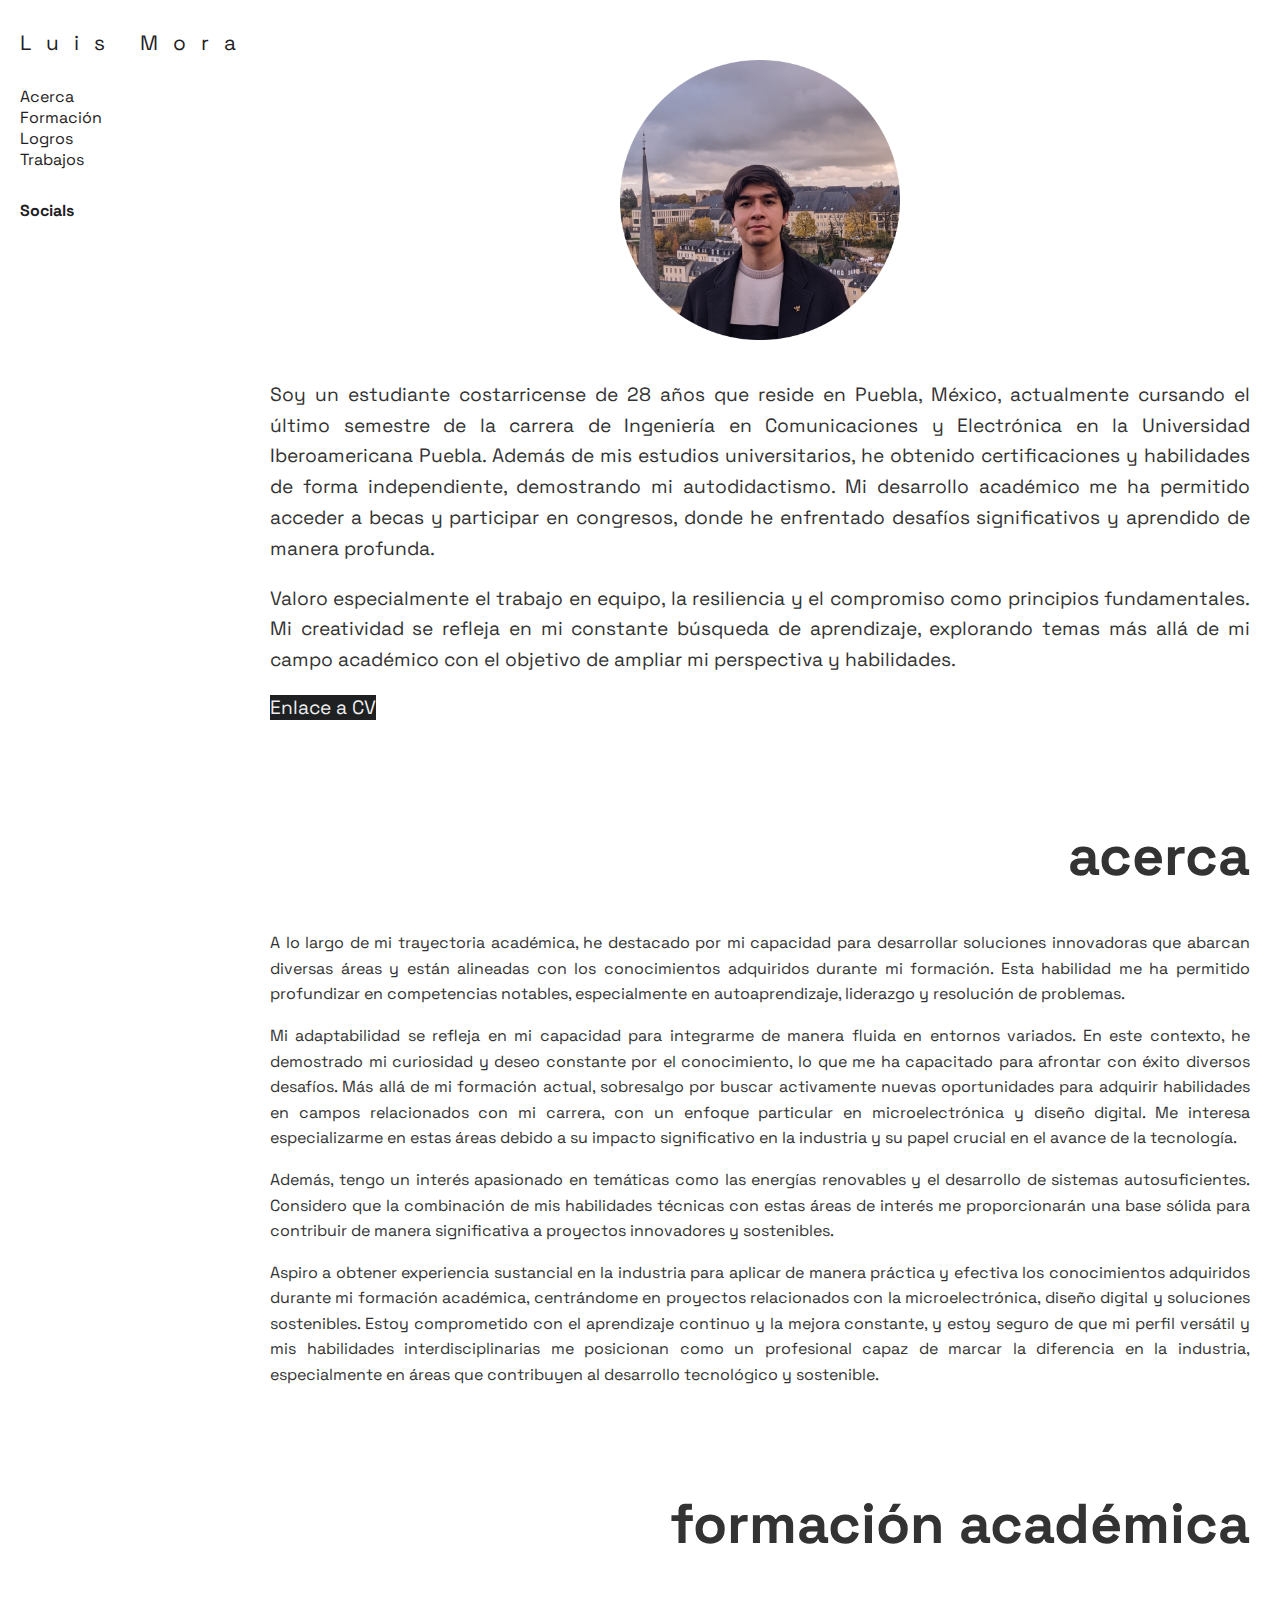
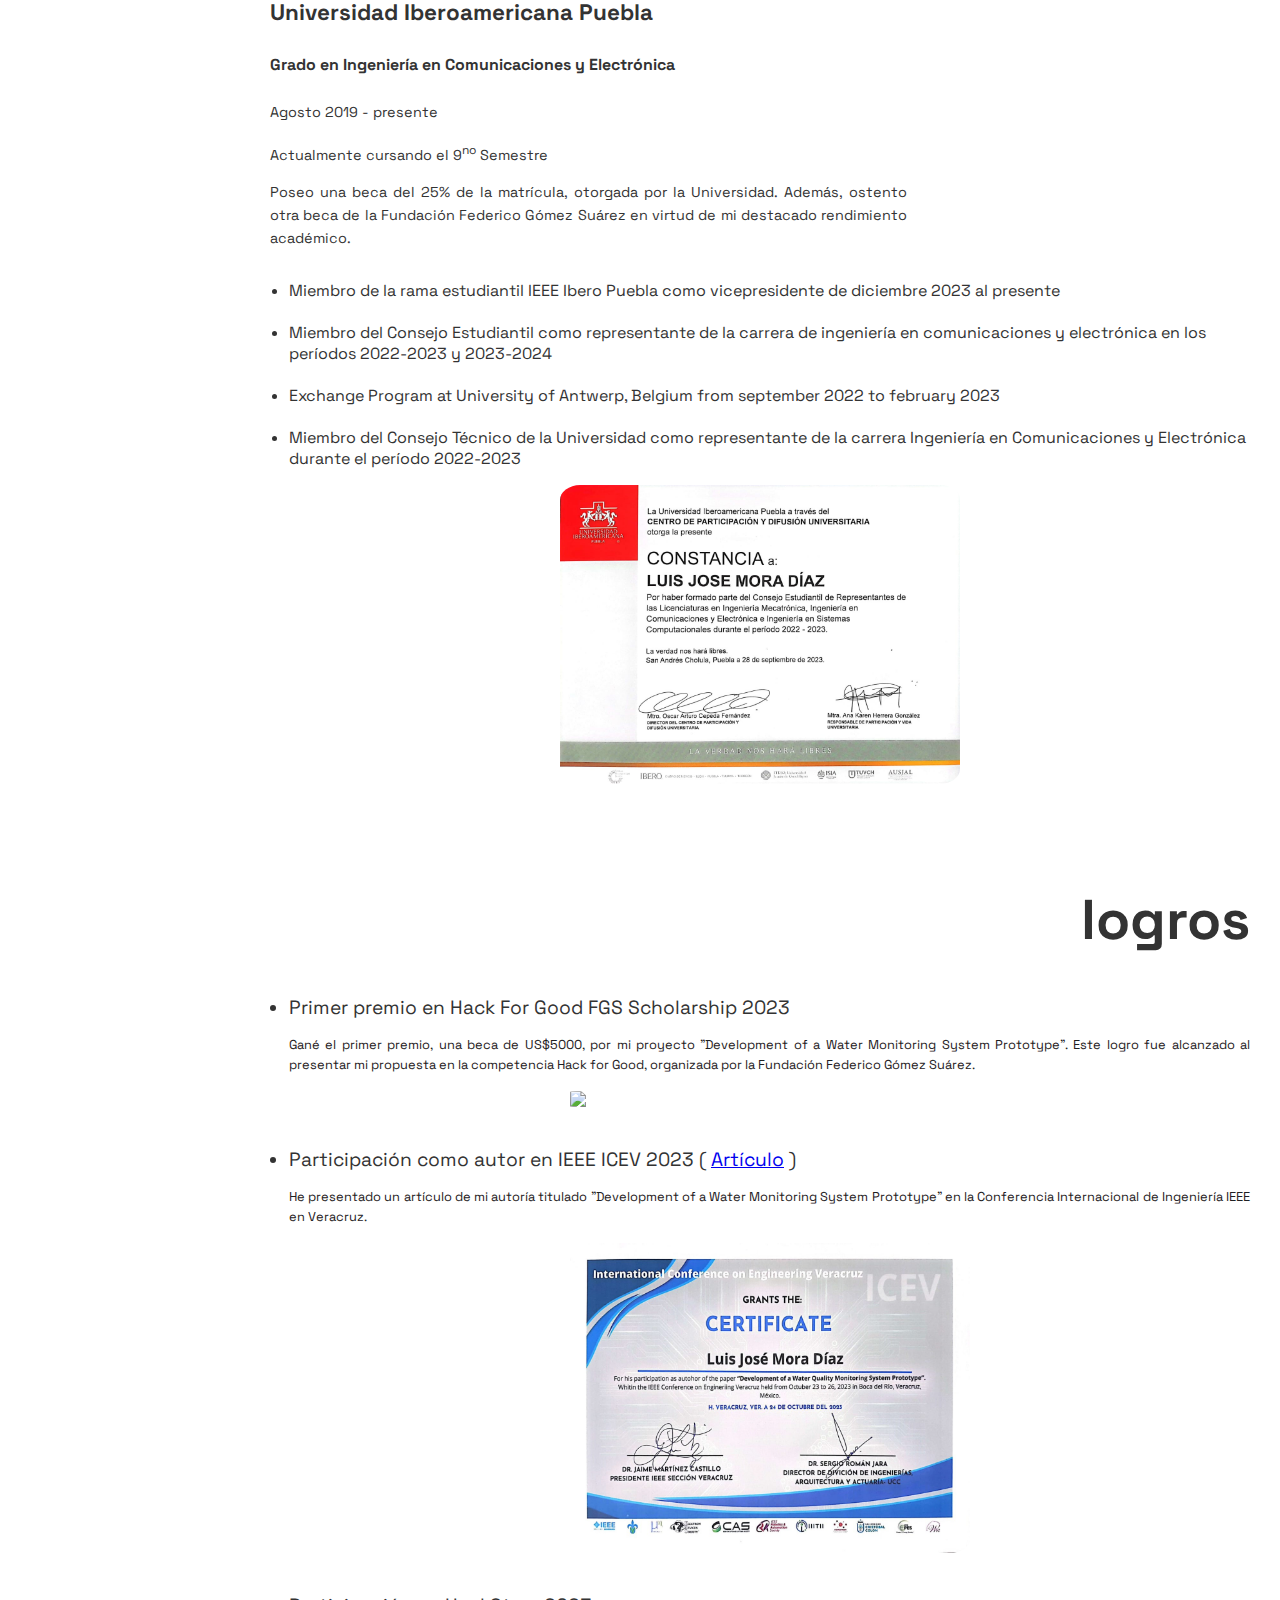
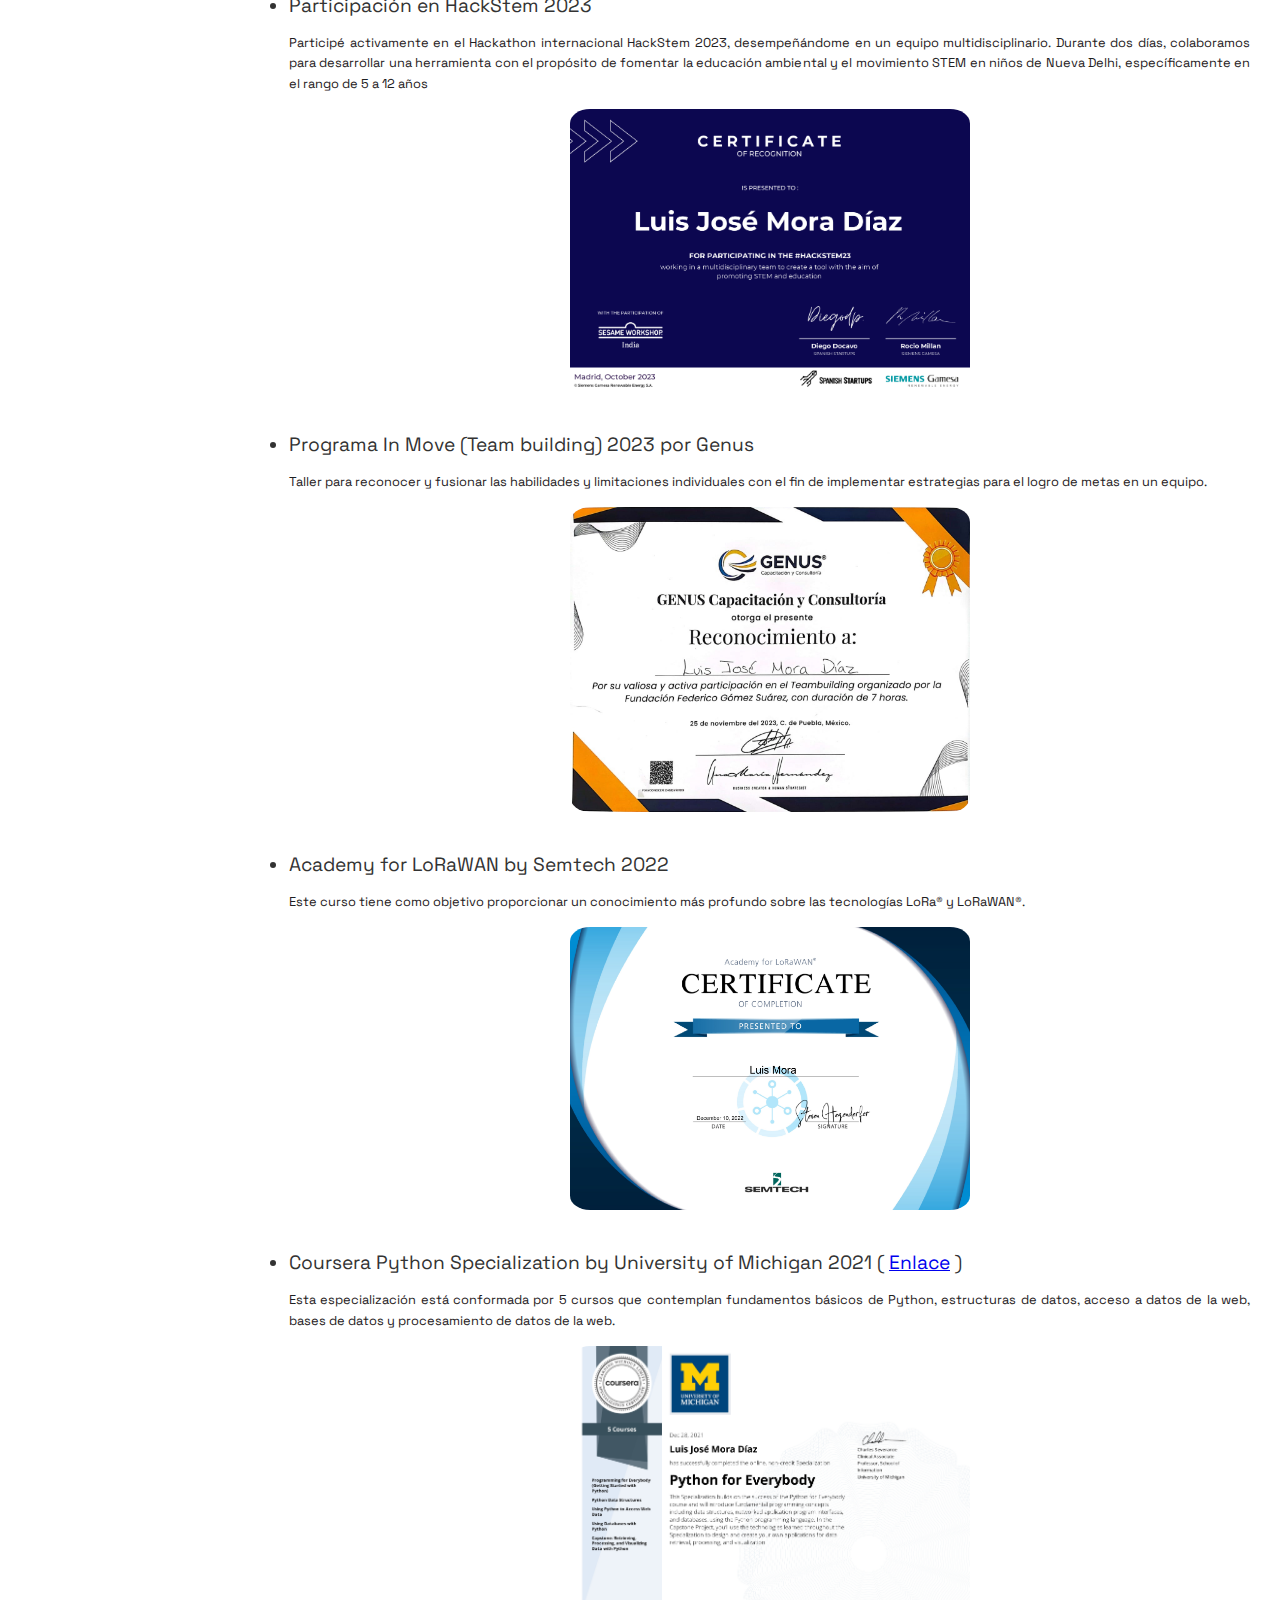
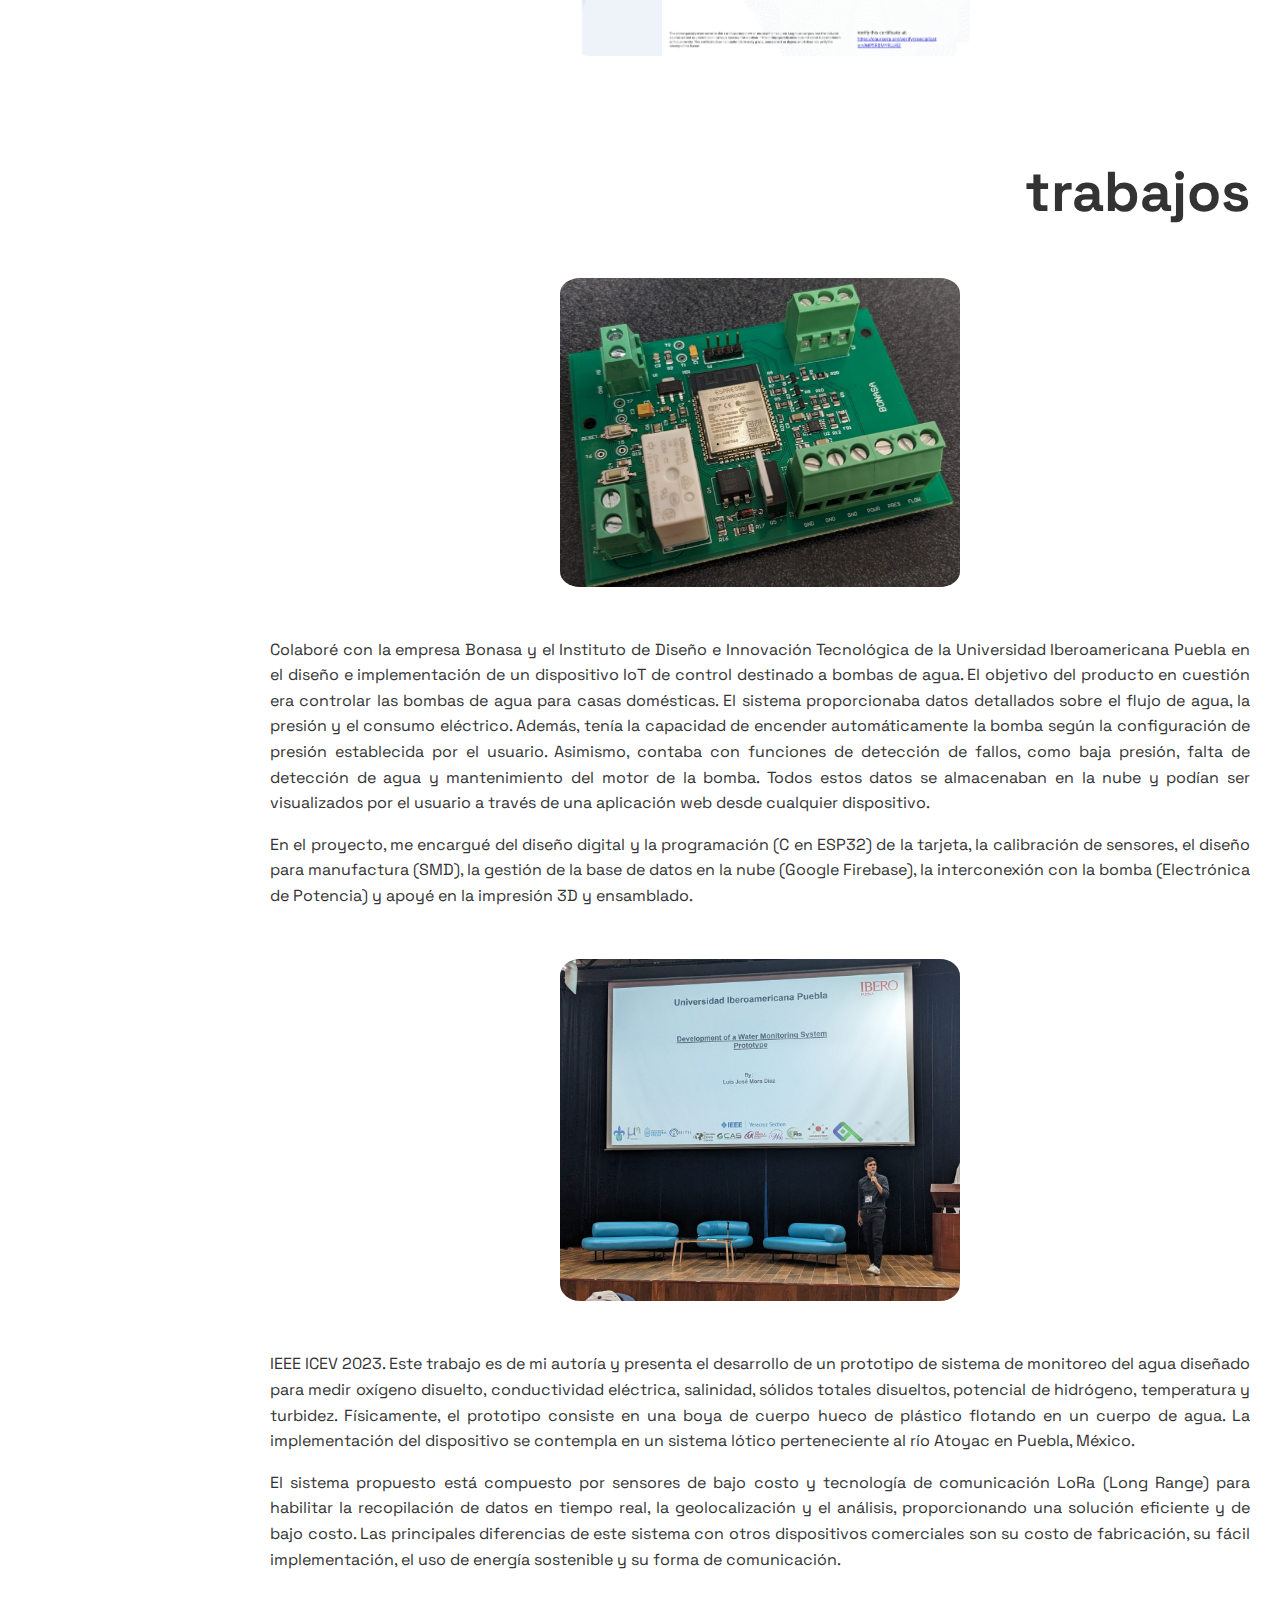
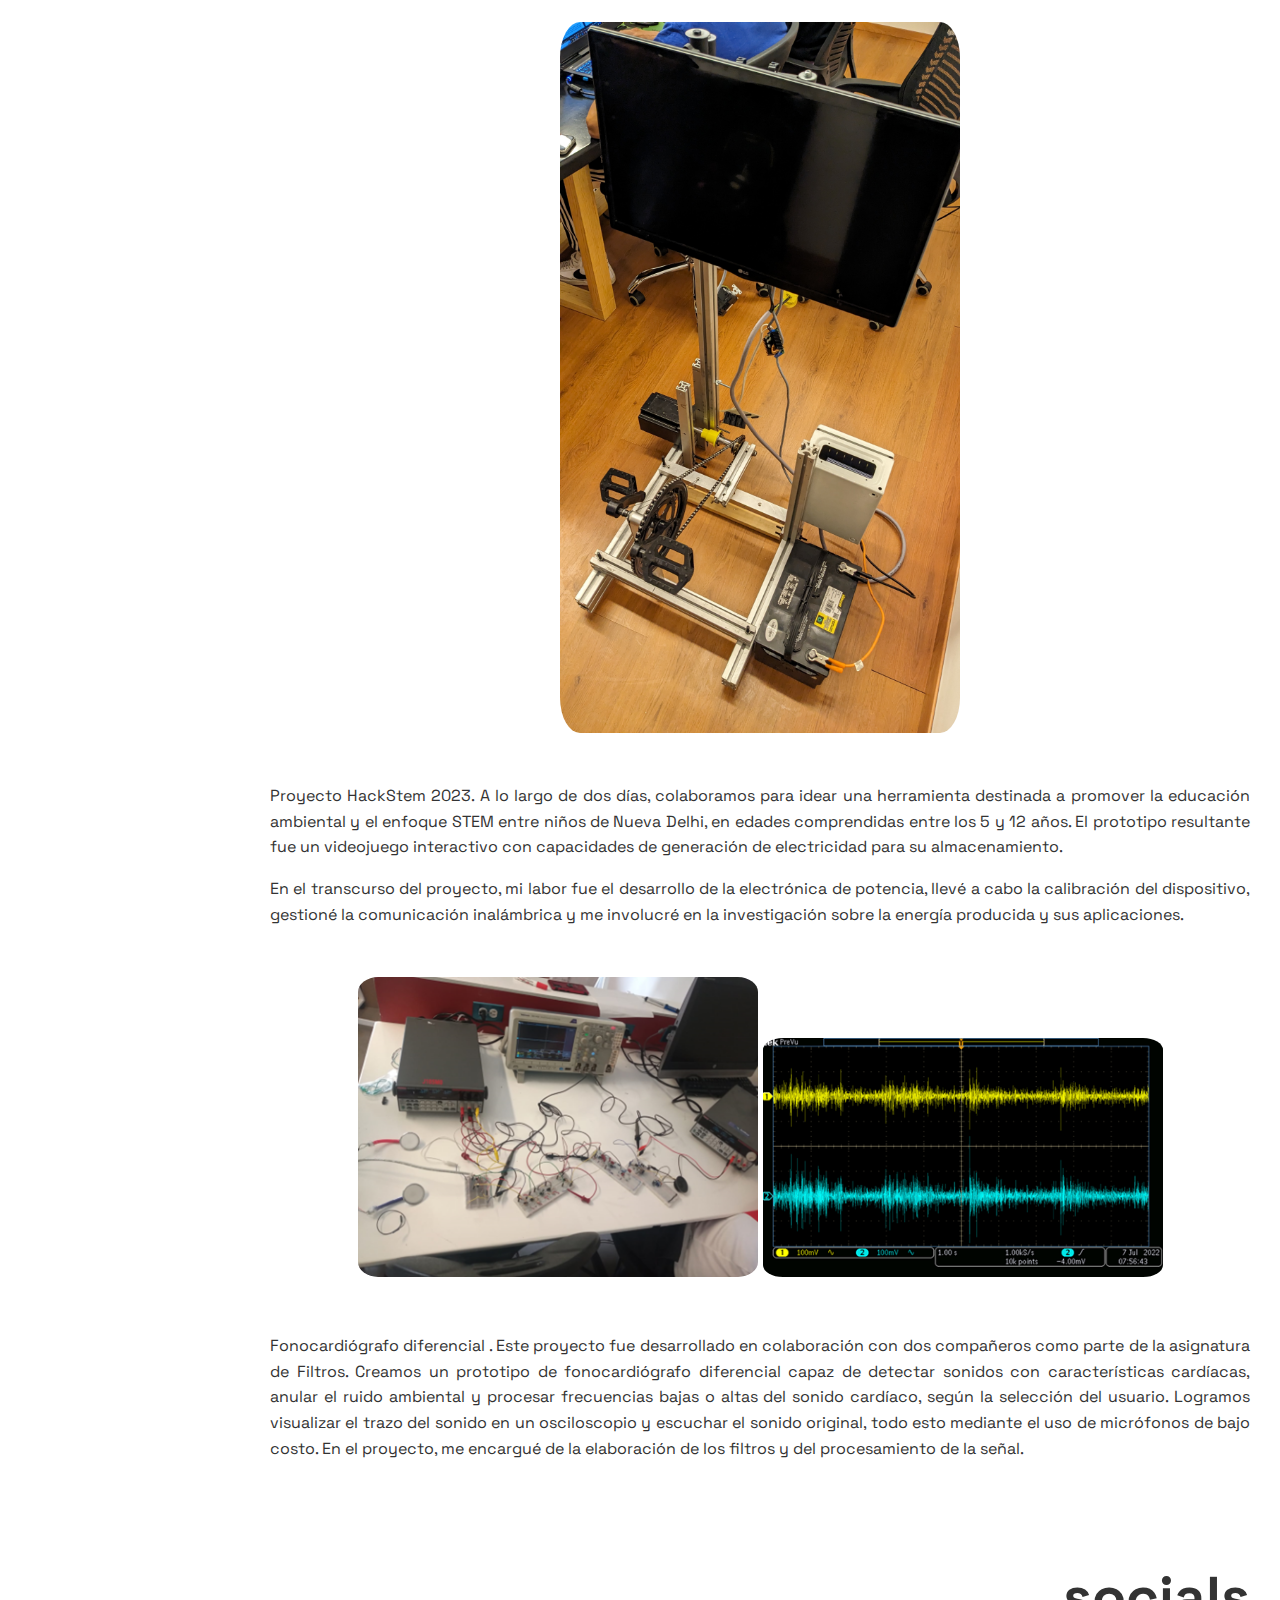
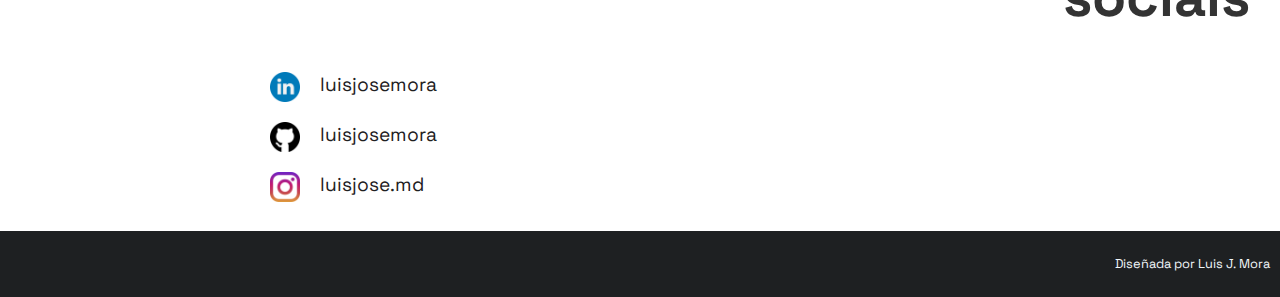
==== index.html @ 57c4d55e "Initial Commit" ====
<!DOCTYPE html>
<html lang="es">
    <head>
        <title>Luis Mora</title>
        <meta charset="UTF-8">
        <meta name="viewport" content="width=device-width, initial-scale=1">
        <link href="style.css" rel="stylesheet">
        <link rel="preconnect" href="https://fonts.googleapis.com">
        <link rel="preconnect" href="https://fonts.gstatic.com" crossorigin>
        <link href="https://fonts.googleapis.com/css2?family=Space+Grotesk:wght@300&display=swap" rel="stylesheet">
    </head>
    <body>
        <header class="vertical_menu">
            <a href="#" class="logo">Luis Mora</a>
            <div class="section">
                <a class="e1" href="#about">Acerca</a>
                <a class="e1" href="#education">Formación</a>
                <a class="e1" href="#achievements">Logros</a>
                <a class="e1" href="#works">Trabajos</a>
                <a class="e2"  href="#socials">Socials</a>
            </div>
        </header>
        <main class="main">
            <div class="home">
                <img src="home.png" class="home_img">              
                <p>
                    Soy un estudiante costarricense de 28 años que reside en Puebla, México, actualmente cursando el 
                    último semestre de la carrera de Ingeniería en Comunicaciones y Electrónica en la Universidad 
                    Iberoamericana Puebla. Además de mis estudios universitarios, he obtenido certificaciones y 
                    habilidades de forma independiente, demostrando mi autodidactismo. Mi desarrollo académico me ha 
                    permitido acceder a becas y participar en congresos, donde he enfrentado desafíos significativos 
                    y aprendido de manera profunda.
                </p>
                <p>
                    Valoro especialmente el trabajo en equipo, la resiliencia y el compromiso como principios 
                    fundamentales. Mi creatividad se refleja en mi constante búsqueda de aprendizaje, explorando 
                    temas más allá de mi campo académico con el objetivo de ampliar mi perspectiva y habilidades.
                </p>
                <a href="CV.pdf">Enlace a CV</a>
            </div>
            <div class="content_about">
                <h1 id="about">
                    acerca
                </h1>
                <p>
                    A lo largo de mi trayectoria académica, he destacado por mi capacidad para desarrollar soluciones 
                    innovadoras que abarcan diversas áreas y están alineadas con los conocimientos adquiridos durante 
                    mi formación. Esta habilidad me ha permitido profundizar en competencias notables, especialmente 
                    en autoaprendizaje, liderazgo y resolución de problemas.
                </p> 
                <p>
                    Mi adaptabilidad se refleja en mi capacidad para integrarme de manera fluida en entornos variados. 
                    En este contexto, he demostrado mi curiosidad y deseo constante por el conocimiento, lo que me 
                    ha capacitado para afrontar con éxito diversos desafíos. Más allá de mi formación actual, sobresalgo
                    por buscar activamente nuevas oportunidades para adquirir habilidades en campos relacionados con mi 
                    carrera, con un enfoque particular en microelectrónica y diseño digital. Me interesa especializarme 
                    en estas áreas debido a su impacto significativo en la industria y su papel crucial en el avance de 
                    la tecnología.
                </p>
                <p>
                    Además, tengo un interés apasionado en temáticas como las energías renovables y el desarrollo de 
                    sistemas autosuficientes. Considero que la combinación de mis habilidades técnicas con estas áreas 
                    de interés me proporcionarán una base sólida para contribuir de manera significativa a proyectos 
                    innovadores y sostenibles.
                </p>
                <p>
                    Aspiro a obtener experiencia sustancial en la industria para aplicar de manera práctica y efectiva 
                    los conocimientos adquiridos durante mi formación académica, centrándome en proyectos relacionados 
                    con la microelectrónica, diseño digital y soluciones sostenibles. Estoy comprometido con el 
                    aprendizaje continuo y la mejora constante, y estoy seguro de que mi perfil versátil y mis 
                    habilidades interdisciplinarias me posicionan como un profesional capaz de marcar la diferencia en 
                    la industria, especialmente en áreas que contribuyen al desarrollo tecnológico y sostenible.
                </p>                        
            </div>
            <div class="content_education">
                <h1 id="education">
                    formación académica
                </h1>
                <h3>
                    Universidad Iberoamericana Puebla
                </h3>
                <h5>
                    Grado en Ingeniería en Comunicaciones y Electrónica
                </h5>
                <div class="college_details">
                    <p>
                        Agosto 2019 - presente
                    </p>
                    <p>
                        Actualmente cursando el 9<sup>no</sup> Semestre
                    </p>
                    <p>
                        Poseo una beca del 25% de la matrícula, otorgada por la Universidad. Además, ostento
                        otra beca de la Fundación Federico Gómez Suárez en virtud de mi destacado rendimiento académico.
                    </p>
                </div>
                <ul class="other">
                    <li>Miembro de la rama estudiantil IEEE Ibero Puebla como vicepresidente de diciembre 2023 al presente</li><br>
                    <li>Miembro del Consejo Estudiantil como representante de la carrera de ingeniería en comunicaciones
                    y electrónica en los períodos 2022-2023 y 2023-2024</li><br>
                    <li>Exchange Program at University of Antwerp, Belgium from september 2022 to february 2023</li><br>
                    <li>Miembro del Consejo Técnico de la Universidad como representante de la carrera Ingeniería en
                        Comunicaciones y Electrónica durante el período 2022-2023</li>
                </ul>
                <img src="MES 2022-2023.jpeg">
            </div>
            <div class="content_achievements">
                <h1 id="achievements">
                    logros
                </h1>
                <ul>
                    <li>Primer premio en Hack For Good FGS Scholarship 2023</li>
                    <p>
                        Gané el primer premio, una beca de US$5000, por mi proyecto "Development 
                        of a Water Monitoring System Prototype". Este logro fue alcanzado al presentar mi propuesta en 
                        la competencia Hack for Good, organizada por la Fundación Federico Gómez Suárez.
                    </p>
                    <img src="FGSS Certificate.png">
                    <li>Participación como autor en IEEE ICEV 2023 ( <a href="https://ieeexplore.ieee.org/document/10329655">Artículo</a> )</li>
                    <p>
                        He presentado un artículo de mi autoría titulado "Development of a Water
                        Monitoring System Prototype" en la Conferencia Internacional de Ingeniería IEEE en 
                        Veracruz.
                    </p>                    
                    <img src="ICEV2023.jpeg">
                    <li>Participación en HackStem 2023</li>
                    <p>
                        Participé activamente en el Hackathon internacional HackStem 2023, desempeñándome en un
                        equipo multidisciplinario. Durante dos días, colaboramos para desarrollar una herramienta con el
                        propósito de fomentar la educación ambiental y el movimiento STEM en niños de Nueva Delhi,
                        específicamente en el rango de 5 a 12 años
                    </p>
                    <img src="HackSTEM_Certificate of recognition.png">
                    <li>Programa In Move (Team building) 2023 por Genus</li>
                    <p>
                        Taller para reconocer y fusionar las habilidades y limitaciones individuales con el fin 
                        de implementar estrategias para el logro de metas en un equipo.
                    </p>
                    <img src="Team Building Genus.jpeg">  

                    <li>Academy for LoRaWAN by Semtech 2022</li>
                    <p>
                        Este curso tiene como objetivo proporcionar un conocimiento más profundo sobre las tecnologías LoRa® y LoRaWAN®.
                    </p>
                    <img src="Academy_for_LoRaWAN_CompletionCert.jpg"> 
                    <li>Coursera Python Specialization by University of Michigan 2021 ( <a href="https://www.coursera.org/account/accomplishments/specialization/certificate/MP5RBMYRLU82">Enlace</a> )</li>                  
                    <p>
                        Esta especialización está conformada por 5 cursos que contemplan fundamentos básicos de Python, 
                        estructuras de datos, acceso a datos de la web, bases de datos y procesamiento de datos de la web.
                    </p>
                    <img src="Coursera MP5RBMYRLU82.jpg"> 
                </ul>
            </div>
            <div class="content_works">
                <h1 id="works">
                    trabajos
                </h1>
                <img src="BonasaIDIT.jpg"> 
                <p>
                    Colaboré con la empresa Bonasa y el Instituto de Diseño e Innovación Tecnológica de la Universidad 
                    Iberoamericana Puebla en el diseño e implementación de un dispositivo IoT de control destinado a bombas 
                    de agua. El objetivo del producto en cuestión era controlar las bombas de agua para casas domésticas. El 
                    sistema proporcionaba datos detallados sobre el flujo de agua, la presión y el consumo eléctrico. Además, 
                    tenía la capacidad de encender automáticamente la bomba según la configuración de presión establecida 
                    por el usuario. Asimismo, contaba con funciones de detección de fallos, como baja presión, falta de 
                    detección de agua y mantenimiento del motor de la bomba. Todos estos datos se almacenaban en la nube y 
                    podían ser visualizados por el usuario a través de una aplicación web desde cualquier dispositivo.
                </p>
                <p>
                    En el proyecto, me encargué del diseño digital y la programación (C en ESP32) de la tarjeta, 
                    la calibración de sensores, el diseño para manufactura (SMD), la gestión de la base de datos en la nube 
                    (Google Firebase), la interconexión con la bomba (Electrónica de Potencia) y apoyé en la impresión 3D y 
                    ensamblado.
                </p>
                <img src="icev20234.jpg">
                <p>
                    IEEE ICEV 2023. Este trabajo es de mi autoría y presenta el desarrollo de un prototipo de sistema de 
                    monitoreo del agua diseñado para medir oxígeno disuelto, conductividad eléctrica, salinidad, sólidos 
                    totales disueltos, potencial de hidrógeno, temperatura y turbidez. Físicamente, el prototipo consiste 
                    en una boya de cuerpo hueco de plástico flotando en un cuerpo de agua. La implementación del dispositivo 
                    se contempla en un sistema lótico perteneciente al río Atoyac en Puebla, México.
                </p>
                <p>                    
                    El sistema propuesto está compuesto por sensores de bajo costo y tecnología de comunicación LoRa 
                    (Long Range) para habilitar la recopilación de datos en tiempo real, la geolocalización y el análisis, 
                    proporcionando una solución eficiente y de bajo costo. Las principales diferencias de este sistema con 
                    otros dispositivos comerciales son su costo de fabricación, su fácil implementación, el uso de energía 
                    sostenible y su forma de comunicación.
                </p>
                <img src="hackstem1.jpg">
                <p>
                    Proyecto HackStem 2023. A lo largo de dos días, colaboramos para idear una herramienta destinada a promover la educación ambiental 
                    y el enfoque STEM entre niños de Nueva Delhi, en edades comprendidas entre los 5 y 12 años. El prototipo 
                    resultante fue un videojuego interactivo con capacidades de generación de electricidad para su almacenamiento.
                </p>
                <p>
                    En el transcurso del proyecto, mi labor fue el desarrollo de la electrónica de potencia, llevé a cabo la 
                    calibración del dispositivo, gestioné la comunicación inalámbrica y me involucré en la investigación sobre 
                    la energía producida y sus aplicaciones.
                </p>
                <div class="container">
                    <img src="fono1.png">
                    <img src="fono2.png">
                </div>
                <p>
                    Fonocardiógrafo diferencial . Este proyecto fue desarrollado en colaboración con dos compañeros como 
                    parte de la asignatura de Filtros. Creamos un prototipo de fonocardiógrafo diferencial capaz de detectar 
                    sonidos con características cardíacas, anular el ruido ambiental y procesar frecuencias bajas o altas 
                    del sonido cardíaco, según la selección del usuario. Logramos visualizar el trazo del sonido en un 
                    osciloscopio y escuchar el sonido original, todo esto mediante el uso de micrófonos de bajo costo. 
                    En el proyecto, me encargué de la elaboración de los filtros y del procesamiento de la señal.
                </p>
            </div>
            <div class="content_socials">
                <h1 id="socials">
                    socials
                </h1>
                <div class="linkedin">
                    <img src="linkedin.png"><a href="https://www.linkedin.com/in/luisjosemora/">luisjosemora</a>
                </div>
                <div class="github">
                    <img src="github.png"><a href="https://github.com/luisjosemora">luisjosemora</a>
                </div>
                <div class="instagram">
                    <img src="instagram.png"><a href="https://www.instagram.com/luisjose.md/">luisjose.md</a>
                </div>
                <div class="photos">
                </div>
            </div>
        </main>
        <footer class="footer">
            <p>Diseñada por Luis J. Mora</p>
        </footer>
    </body>
</html>
---- style.css ----
body
{
    font-family: 'Space Grotesk', Helvetica, Arial, sans-serif;
    color: #333;
    background: #fff;
    font-size: 1.2rem;
    margin: 0;
}

.vertical_menu
{
    width: auto;
    background: #fff;
    position: fixed;
    left: 0;
    bottom: 0;
    top: 0;
}
.vertical_menu .logo
{
    display: block;
    color: #1E2022;
    text-decoration: none;
    font-size: 1.3rem;
    letter-spacing: 15px;
    padding: 30px 0px 30px 20px;
}

.vertical_menu .e1
{
    display: block;
    color: #1E2022;
    font-size: 1rem;
    text-decoration: none;
    transition: all 0.4s linear;
    padding: 0px 0px 0px 20px;
}

.vertical_menu .e2
{
    display: block;
    color: #1E2022;
    text-decoration: none;
    font-weight: bold;
    font-size: 1rem;
    transition: all 0.4s linear;
    margin: 30px 0px 0px 0px;
    padding: 0px 0px 0px 20px; 
}
.section a:hover
{
    background: #9BA4B5;
}
.home_img
{
    display: block;
    margin: 40px auto 40px auto;
    width: 280px;
}
.home a
{
    text-decoration: none;
    background: #1E2022;
    color: #eee;
    transition: all 0.4s linear;
}
.home a:hover
{
    background: #9BA4B5;
    color: #1E2022;
}
h1
{
    font-size: 3.5rem;
    line-height: 1.3em;
    text-align: right;
    margin-top: 100px;
}
p
{
    line-height: 1.6em;
    text-align: justify;
}
.main
{
    padding: 20px 30px 0px 270px;
}
.content_about p
{
    font-size: 1rem;
}
.college_details p
{
    font-size: 0.9rem;
    width: 65%;
}
.content_education .other
{
    margin-top: 30px;
    font-size: 1rem;
    padding-left: 19px;
}
.content_education img
{
    display: block;
    width: 400px;
    border-radius: 5%;
    margin: 0 auto;
}
.content_achievements ul
{
    padding-left: 19px;
}
.content_achievements p
{
    font-size: 0.8rem;
    margin: 15px 0 0 0;
    text-decoration: none;
    color: #1E2022;
}
.content_achievements img
{
    display: block;
    width: 400px;
    border-radius: 5%;
    margin: 15px auto 40px auto;
}
.content_works img
{
    display: block;
    width: 400px;
    border-radius: 5%;
    margin: 50px auto;
}
.content_works .container
{
    text-align: center;
    margin: 50px auto;
 
}
.content_works .container img
{
    display: inline;
    margin: 0;
}
.content_works p
{
    font-size: 1rem;
}
.content_socials .linkedin
{
    display: flex;
}
.content_socials .github
{
    display: flex;
}
.content_socials .instagram
{
    display: flex;
}
.content_socials img
{
    width: 30px;
    margin: 0px 20px 20px 0px;
}
.content_socials a
{
    text-decoration: none;
    color: #1E2022;
}
.footer
{
    background: #1E2022;
    color: #F1F6F9;
    padding: 10px 10px 10px 300px;
    margin-top: 0.6rem;
}
.footer p
{
    font-size: 0.8rem;
    text-align: right;
}

@media only screen and (max-width: 767px) 
{
    body
    {
        font-family: 'Space Grotesk', Helvetica, Arial, sans-serif;
        color: #333;
        background: #fff;
        margin: 0;
    }
    .vertical_menu
    {
        width: 100%;
        height: fit-content;
        background: #fff;
        position: fixed;
        left: 0;
        right: 0;
        top: 0;
    }
    .vertical_menu .logo
    {
        color: #1E2022;
        text-decoration: none;
        font-size: 1rem;
        padding: 20px 0px 10px 10px;
        letter-spacing: 10px;
    }
    .section
    {
        padding: 0px 0px 15px 10px;
    }
    .vertical_menu .e1
    {
        display: inline;
        color: #1E2022;
        font-size: 0.8rem;
        text-decoration: none;
        transition: all 0.4s linear;
        padding: 0;
        margin-right: 4px;
    }
    .vertical_menu .e2
    {
        display: inline;
        color: #1E2022;
        text-decoration: none;
        font-weight: bold;
        font-size: 0.8rem;
        padding: 0;
    }
    .section a:hover
    {
        background: #9BA4B5;
    }
    h1
    {
        font-size: 1.5rem;
    }
    .main
    {
        padding: 80px 15px 0px 10px;
        font-size: 1rem;
    }
    .footer
    {
        background: #212A3E;
        color: #F1F6F9;
        padding: 20px 0px 20px 0px;
        text-align: center;
        margin-top: 0.6rem;
        font-size: 1rem;
    }
}
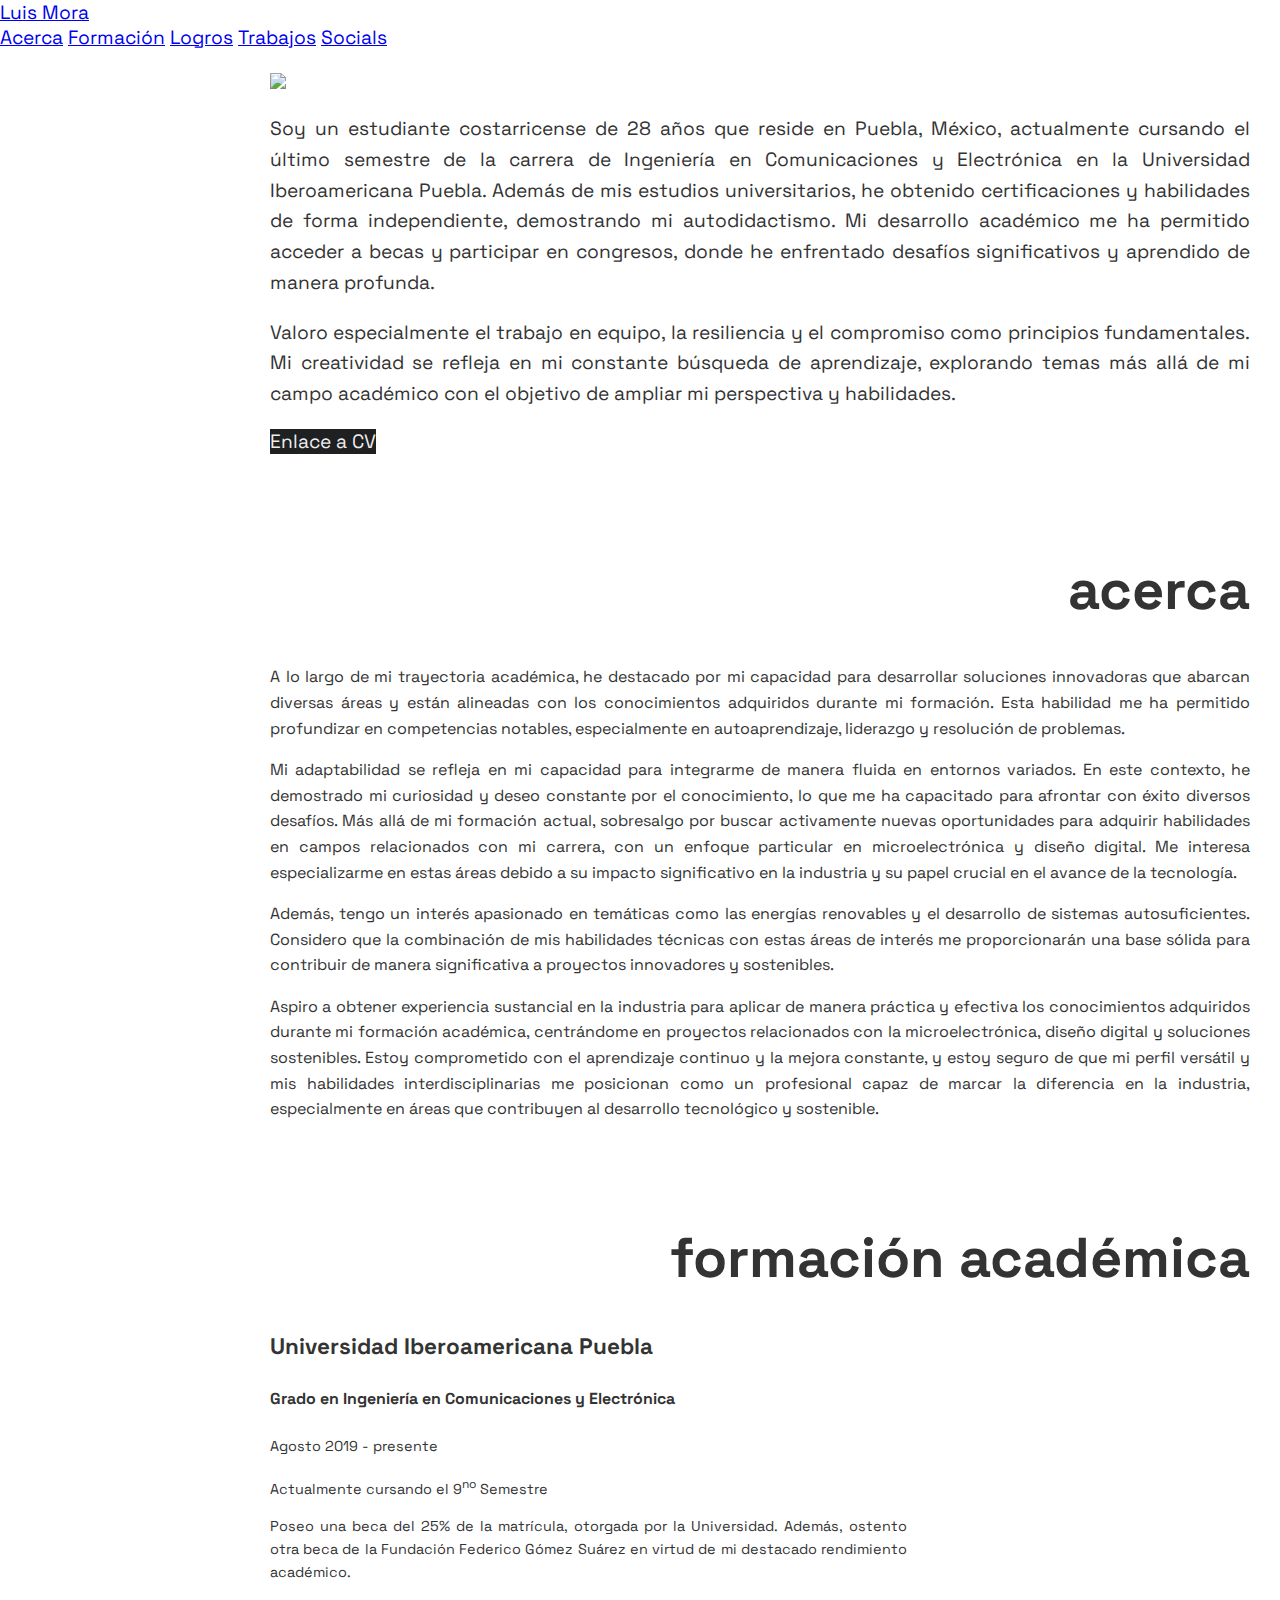
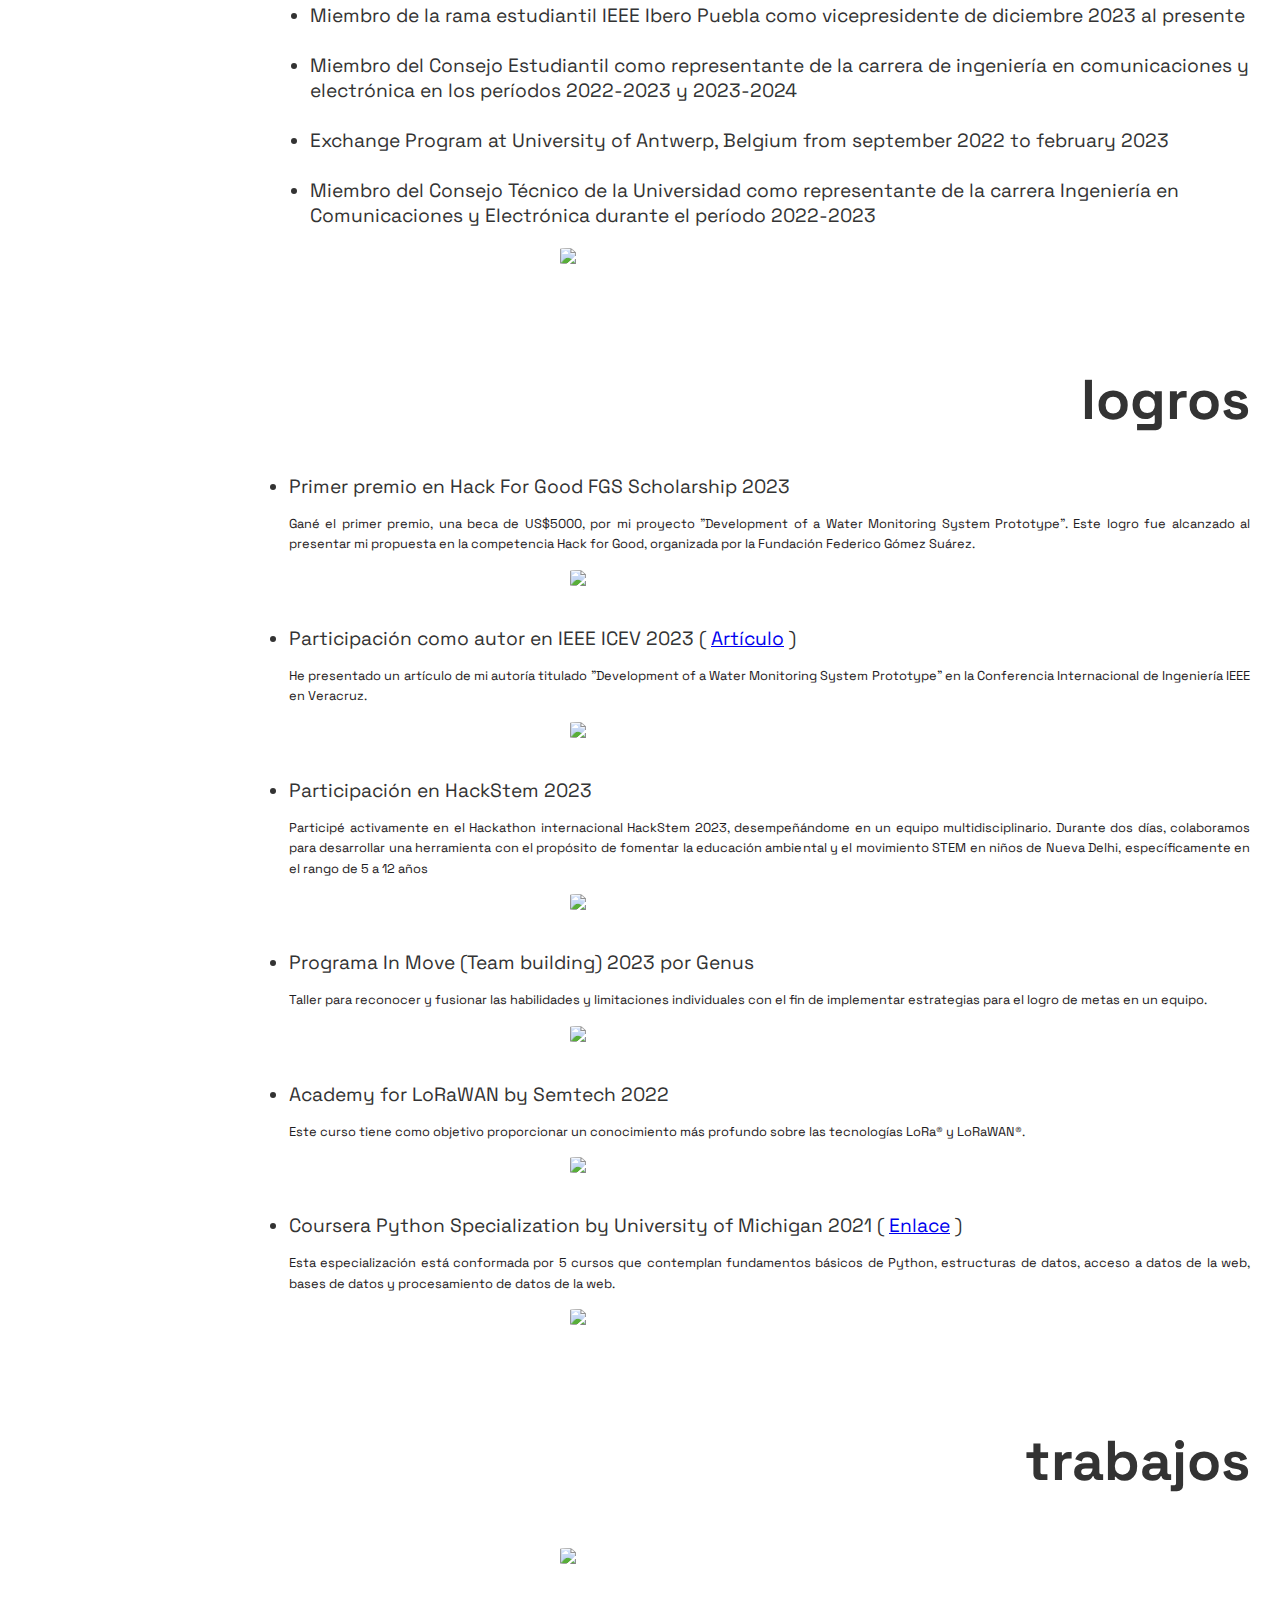
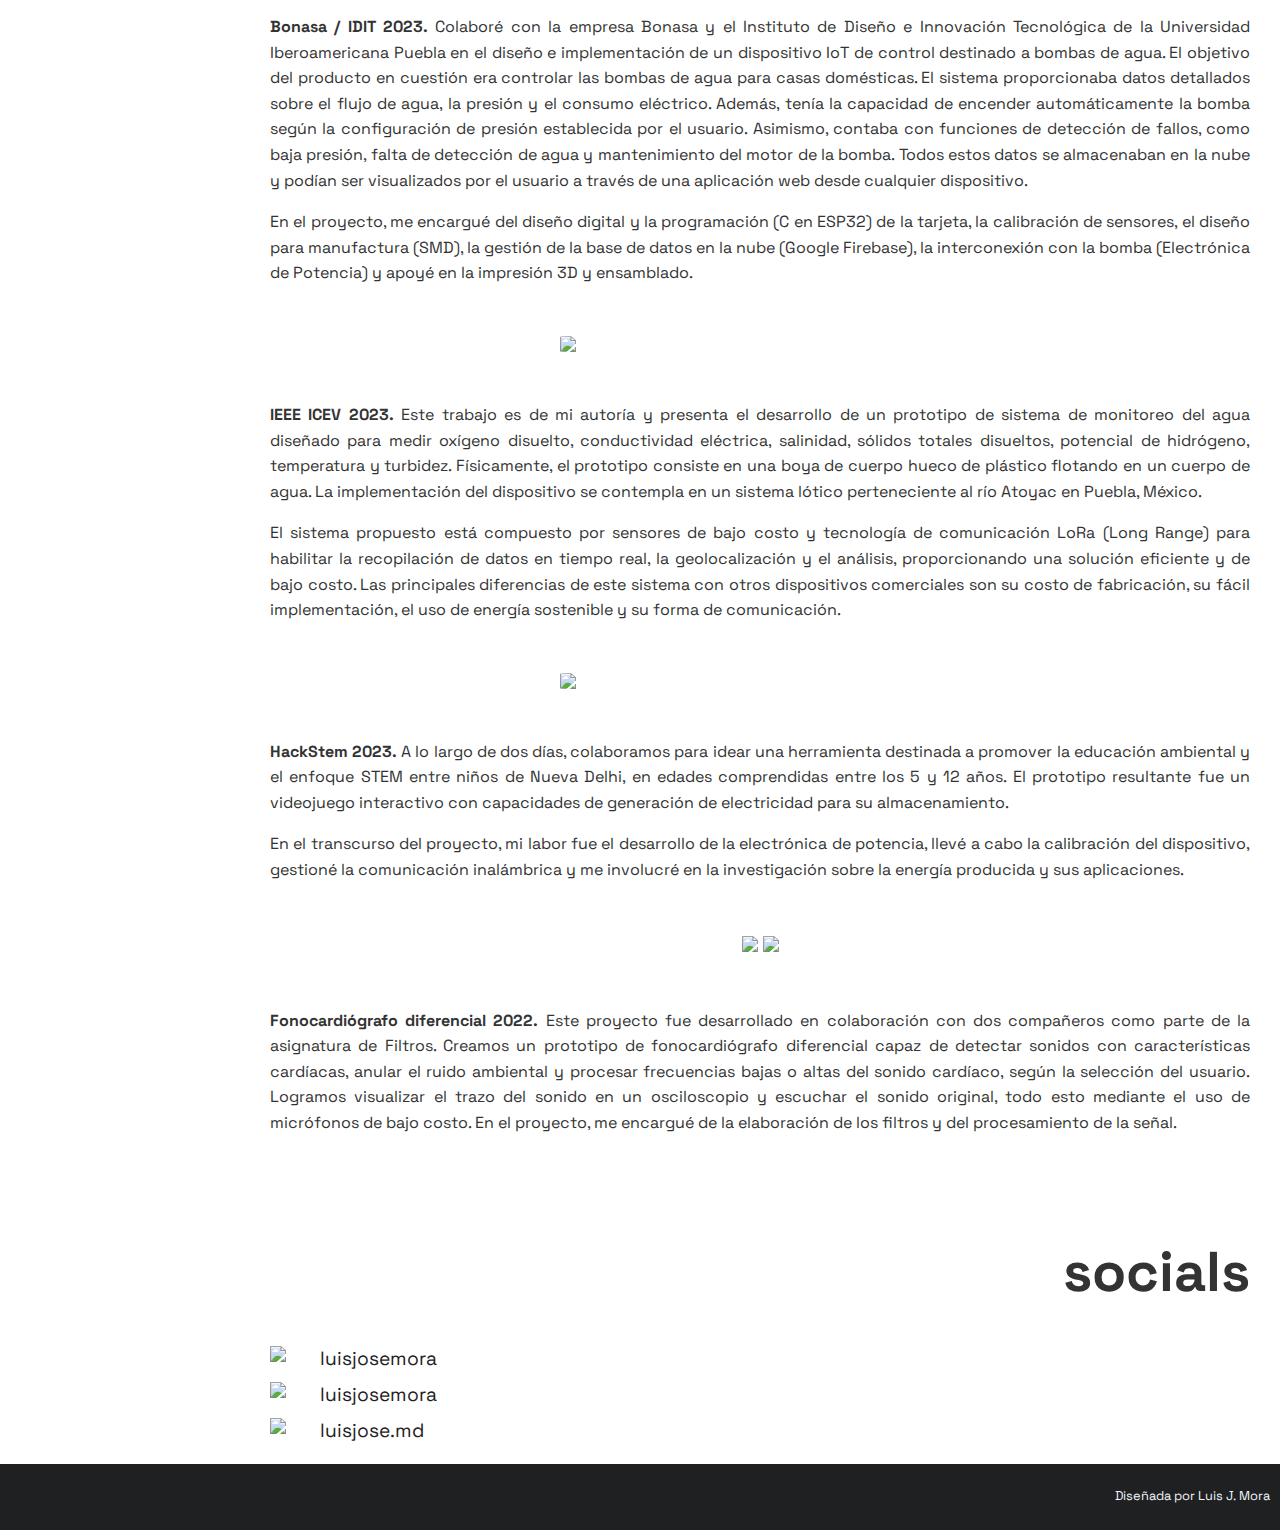
==== commit 2d5e5b1a: "Update index.html" ====
--- a/index.html
+++ b/index.html
@@ -2,6 +2,7 @@
 <html lang="es">
     <head>
         <title>Luis Mora</title>
+        <link rel="icon" type="image/x-icon" href="/images/favicon.jpg">
         <meta charset="UTF-8">
         <meta name="viewport" content="width=device-width, initial-scale=1">
         <link href="style.css" rel="stylesheet">
@@ -10,7 +11,7 @@
         <link href="https://fonts.googleapis.com/css2?family=Space+Grotesk:wght@300&display=swap" rel="stylesheet">
     </head>
     <body>
-        <header class="vertical_menu">
+        <header class="menu">
             <a href="#" class="logo">Luis Mora</a>
             <div class="section">
                 <a class="e1" href="#about">Acerca</a>
@@ -22,7 +23,7 @@
         </header>
         <main class="main">
             <div class="home">
-                <img src="home.png" class="home_img">              
+                <img src="images/home.png">              
                 <p>
                     Soy un estudiante costarricense de 28 años que reside en Puebla, México, actualmente cursando el 
                     último semestre de la carrera de Ingeniería en Comunicaciones y Electrónica en la Universidad 
@@ -36,7 +37,7 @@
                     fundamentales. Mi creatividad se refleja en mi constante búsqueda de aprendizaje, explorando 
                     temas más allá de mi campo académico con el objetivo de ampliar mi perspectiva y habilidades.
                 </p>
-                <a href="CV.pdf">Enlace a CV</a>
+                <a href="docs/CV.pdf">Enlace a CV</a>
             </div>
             <div class="content_about">
                 <h1 id="about">
@@ -94,7 +95,7 @@
                         otra beca de la Fundación Federico Gómez Suárez en virtud de mi destacado rendimiento académico.
                     </p>
                 </div>
-                <ul class="other">
+                <ul class="extra">
                     <li>Miembro de la rama estudiantil IEEE Ibero Puebla como vicepresidente de diciembre 2023 al presente</li><br>
                     <li>Miembro del Consejo Estudiantil como representante de la carrera de ingeniería en comunicaciones
                     y electrónica en los períodos 2022-2023 y 2023-2024</li><br>
@@ -102,7 +103,7 @@
                     <li>Miembro del Consejo Técnico de la Universidad como representante de la carrera Ingeniería en
                         Comunicaciones y Electrónica durante el período 2022-2023</li>
                 </ul>
-                <img src="MES 2022-2023.jpeg">
+                <img src="images/MES 2022-2023.jpeg">
             </div>
             <div class="content_achievements">
                 <h1 id="achievements">
@@ -115,14 +116,14 @@
                         of a Water Monitoring System Prototype". Este logro fue alcanzado al presentar mi propuesta en 
                         la competencia Hack for Good, organizada por la Fundación Federico Gómez Suárez.
                     </p>
-                    <img src="FGSS Certificate.png">
+                    <img src="images/FGSS Certificate.png">
                     <li>Participación como autor en IEEE ICEV 2023 ( <a href="https://ieeexplore.ieee.org/document/10329655">Artículo</a> )</li>
                     <p>
                         He presentado un artículo de mi autoría titulado "Development of a Water
                         Monitoring System Prototype" en la Conferencia Internacional de Ingeniería IEEE en 
                         Veracruz.
                     </p>                    
-                    <img src="ICEV2023.jpeg">
+                    <img src="images/ICEV2023.jpeg">
                     <li>Participación en HackStem 2023</li>
                     <p>
                         Participé activamente en el Hackathon internacional HackStem 2023, desempeñándome en un
@@ -130,34 +131,34 @@
                         propósito de fomentar la educación ambiental y el movimiento STEM en niños de Nueva Delhi,
                         específicamente en el rango de 5 a 12 años
                     </p>
-                    <img src="HackSTEM_Certificate of recognition.png">
+                    <img src="images/HackSTEM_Certificate of recognition.png">
                     <li>Programa In Move (Team building) 2023 por Genus</li>
                     <p>
                         Taller para reconocer y fusionar las habilidades y limitaciones individuales con el fin 
                         de implementar estrategias para el logro de metas en un equipo.
                     </p>
-                    <img src="Team Building Genus.jpeg">  
+                    <img src="images/Team Building Genus.jpeg">  
 
                     <li>Academy for LoRaWAN by Semtech 2022</li>
                     <p>
                         Este curso tiene como objetivo proporcionar un conocimiento más profundo sobre las tecnologías LoRa® y LoRaWAN®.
                     </p>
-                    <img src="Academy_for_LoRaWAN_CompletionCert.jpg"> 
+                    <img src="images/Academy_for_LoRaWAN_CompletionCert.jpg"> 
                     <li>Coursera Python Specialization by University of Michigan 2021 ( <a href="https://www.coursera.org/account/accomplishments/specialization/certificate/MP5RBMYRLU82">Enlace</a> )</li>                  
                     <p>
                         Esta especialización está conformada por 5 cursos que contemplan fundamentos básicos de Python, 
                         estructuras de datos, acceso a datos de la web, bases de datos y procesamiento de datos de la web.
                     </p>
-                    <img src="Coursera MP5RBMYRLU82.jpg"> 
+                    <img src="images/Coursera MP5RBMYRLU82.jpg"> 
                 </ul>
             </div>
             <div class="content_works">
                 <h1 id="works">
                     trabajos
                 </h1>
-                <img src="BonasaIDIT.jpg"> 
-                <p>
-                    Colaboré con la empresa Bonasa y el Instituto de Diseño e Innovación Tecnológica de la Universidad 
+                <img src="images/BonasaIDIT.jpg"> 
+                <p>
+                    <b>Bonasa / IDIT 2023.</b> Colaboré con la empresa Bonasa y el Instituto de Diseño e Innovación Tecnológica de la Universidad 
                     Iberoamericana Puebla en el diseño e implementación de un dispositivo IoT de control destinado a bombas 
                     de agua. El objetivo del producto en cuestión era controlar las bombas de agua para casas domésticas. El 
                     sistema proporcionaba datos detallados sobre el flujo de agua, la presión y el consumo eléctrico. Además, 
@@ -172,9 +173,9 @@
                     (Google Firebase), la interconexión con la bomba (Electrónica de Potencia) y apoyé en la impresión 3D y 
                     ensamblado.
                 </p>
-                <img src="icev20234.jpg">
-                <p>
-                    IEEE ICEV 2023. Este trabajo es de mi autoría y presenta el desarrollo de un prototipo de sistema de 
+                <img src="images/icev20234.jpg">
+                <p>
+                    <b>IEEE ICEV 2023.</b> Este trabajo es de mi autoría y presenta el desarrollo de un prototipo de sistema de 
                     monitoreo del agua diseñado para medir oxígeno disuelto, conductividad eléctrica, salinidad, sólidos 
                     totales disueltos, potencial de hidrógeno, temperatura y turbidez. Físicamente, el prototipo consiste 
                     en una boya de cuerpo hueco de plástico flotando en un cuerpo de agua. La implementación del dispositivo 
@@ -187,9 +188,9 @@
                     otros dispositivos comerciales son su costo de fabricación, su fácil implementación, el uso de energía 
                     sostenible y su forma de comunicación.
                 </p>
-                <img src="hackstem1.jpg">
-                <p>
-                    Proyecto HackStem 2023. A lo largo de dos días, colaboramos para idear una herramienta destinada a promover la educación ambiental 
+                <img src="images/hackstem1.jpg">
+                <p>
+                    <b>HackStem 2023.</b> A lo largo de dos días, colaboramos para idear una herramienta destinada a promover la educación ambiental 
                     y el enfoque STEM entre niños de Nueva Delhi, en edades comprendidas entre los 5 y 12 años. El prototipo 
                     resultante fue un videojuego interactivo con capacidades de generación de electricidad para su almacenamiento.
                 </p>
@@ -199,11 +200,11 @@
                     la energía producida y sus aplicaciones.
                 </p>
                 <div class="container">
-                    <img src="fono1.png">
-                    <img src="fono2.png">
-                </div>
-                <p>
-                    Fonocardiógrafo diferencial . Este proyecto fue desarrollado en colaboración con dos compañeros como 
+                    <img src="images/fono1.png">
+                    <img src="images/fono2.png">
+                </div>
+                <p>
+                    <b>Fonocardiógrafo diferencial 2022.</b> Este proyecto fue desarrollado en colaboración con dos compañeros como 
                     parte de la asignatura de Filtros. Creamos un prototipo de fonocardiógrafo diferencial capaz de detectar 
                     sonidos con características cardíacas, anular el ruido ambiental y procesar frecuencias bajas o altas 
                     del sonido cardíaco, según la selección del usuario. Logramos visualizar el trazo del sonido en un 
@@ -216,13 +217,13 @@
                     socials
                 </h1>
                 <div class="linkedin">
-                    <img src="linkedin.png"><a href="https://www.linkedin.com/in/luisjosemora/">luisjosemora</a>
+                    <img src="images/linkedin.png"><a href="https://www.linkedin.com/in/luisjosemora/">luisjosemora</a>
                 </div>
                 <div class="github">
-                    <img src="github.png"><a href="https://github.com/luisjosemora">luisjosemora</a>
+                    <img src="images/github.png"><a href="https://github.com/luisjosemora">luisjosemora</a>
                 </div>
                 <div class="instagram">
-                    <img src="instagram.png"><a href="https://www.instagram.com/luisjose.md/">luisjose.md</a>
+                    <img src="images/instagram.png"><a href="https://www.instagram.com/luisjose.md/">luisjose.md</a>
                 </div>
                 <div class="photos">
                 </div>
@@ -232,4 +233,4 @@
             <p>Diseñada por Luis J. Mora</p>
         </footer>
     </body>
-</html>+</html>
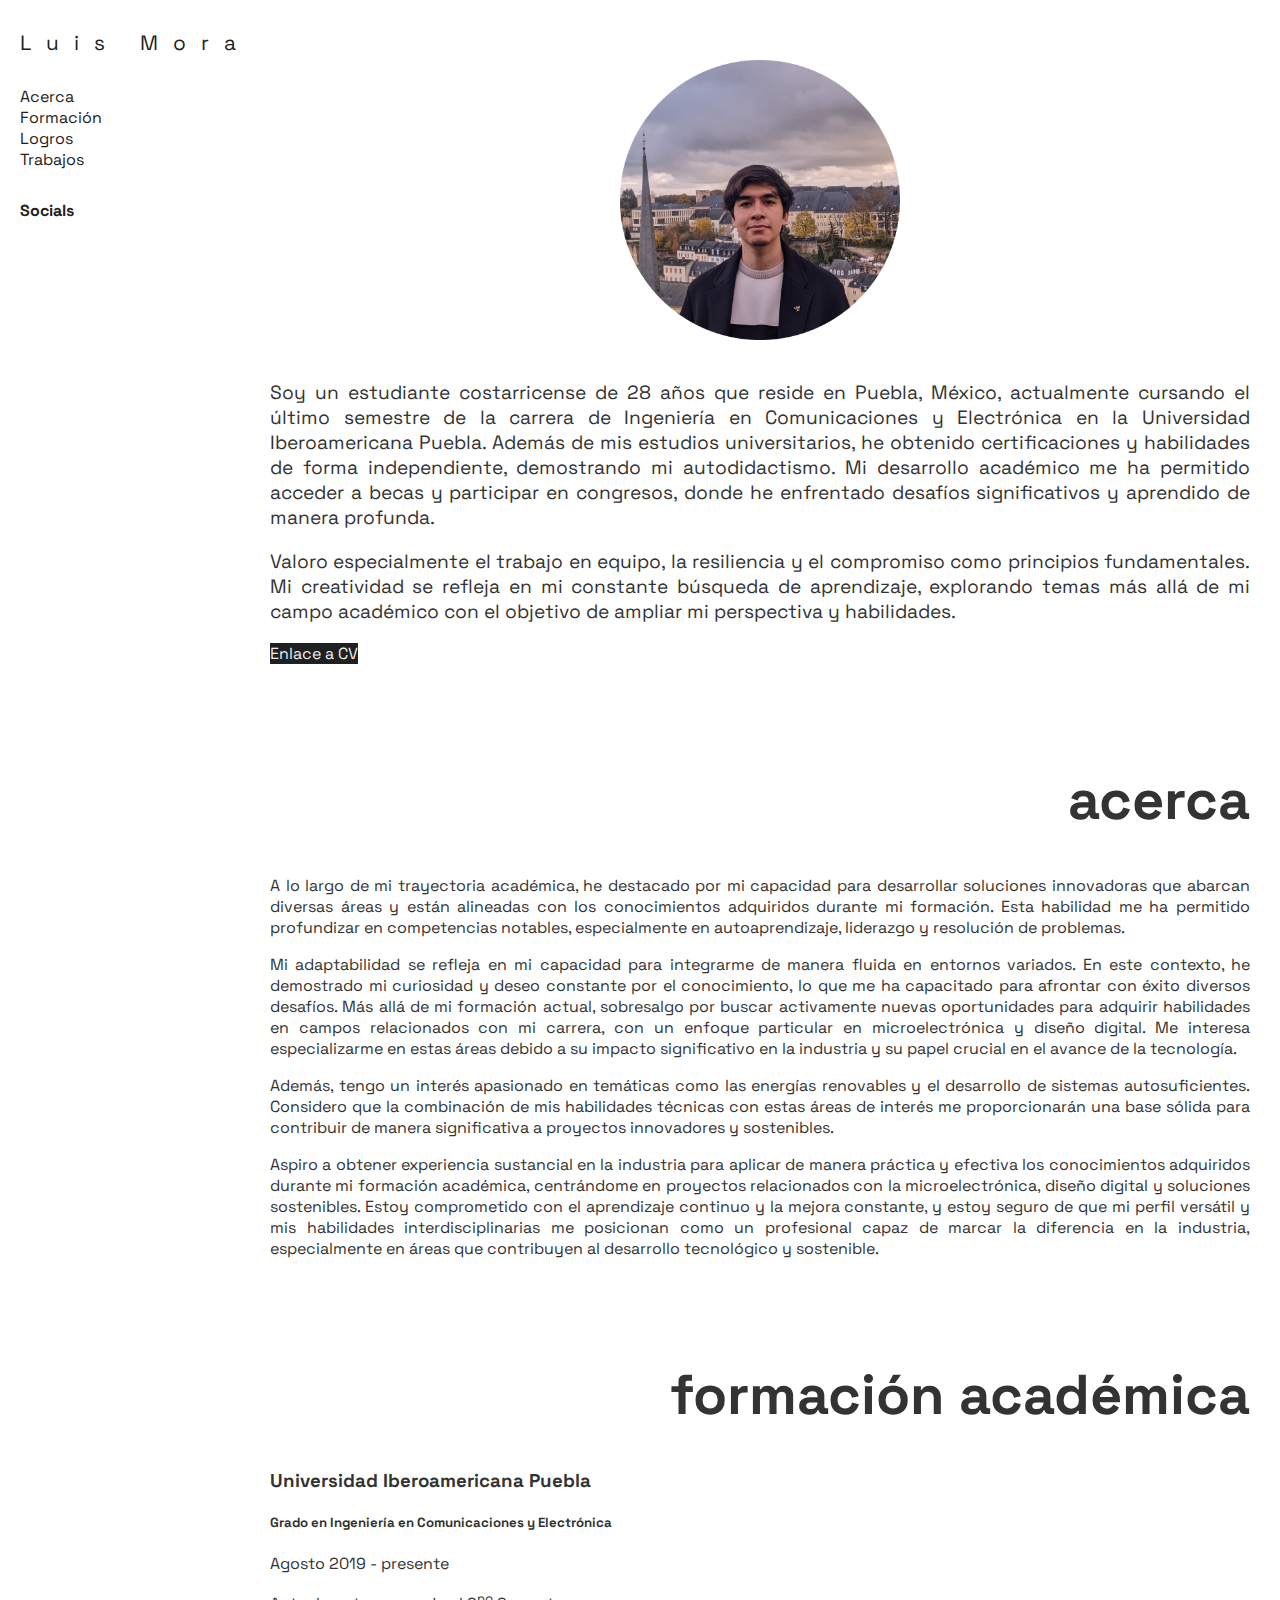
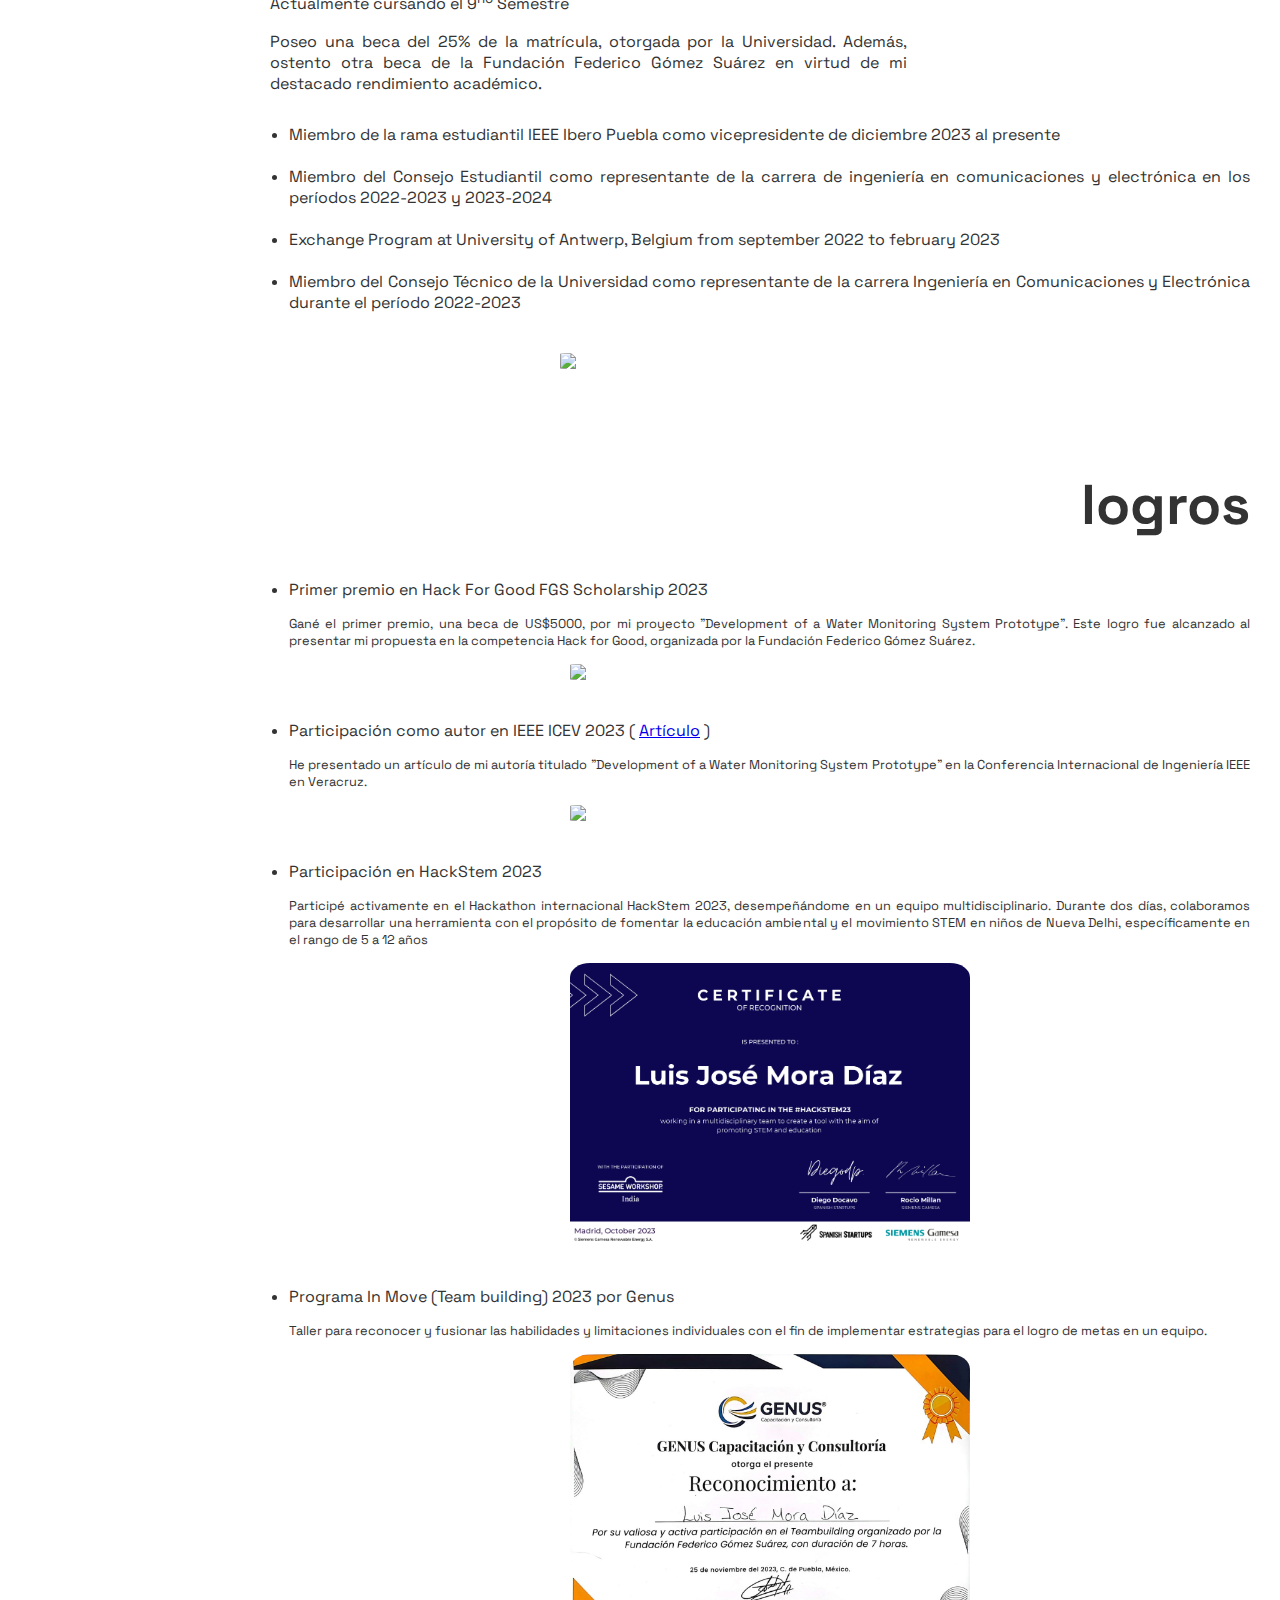
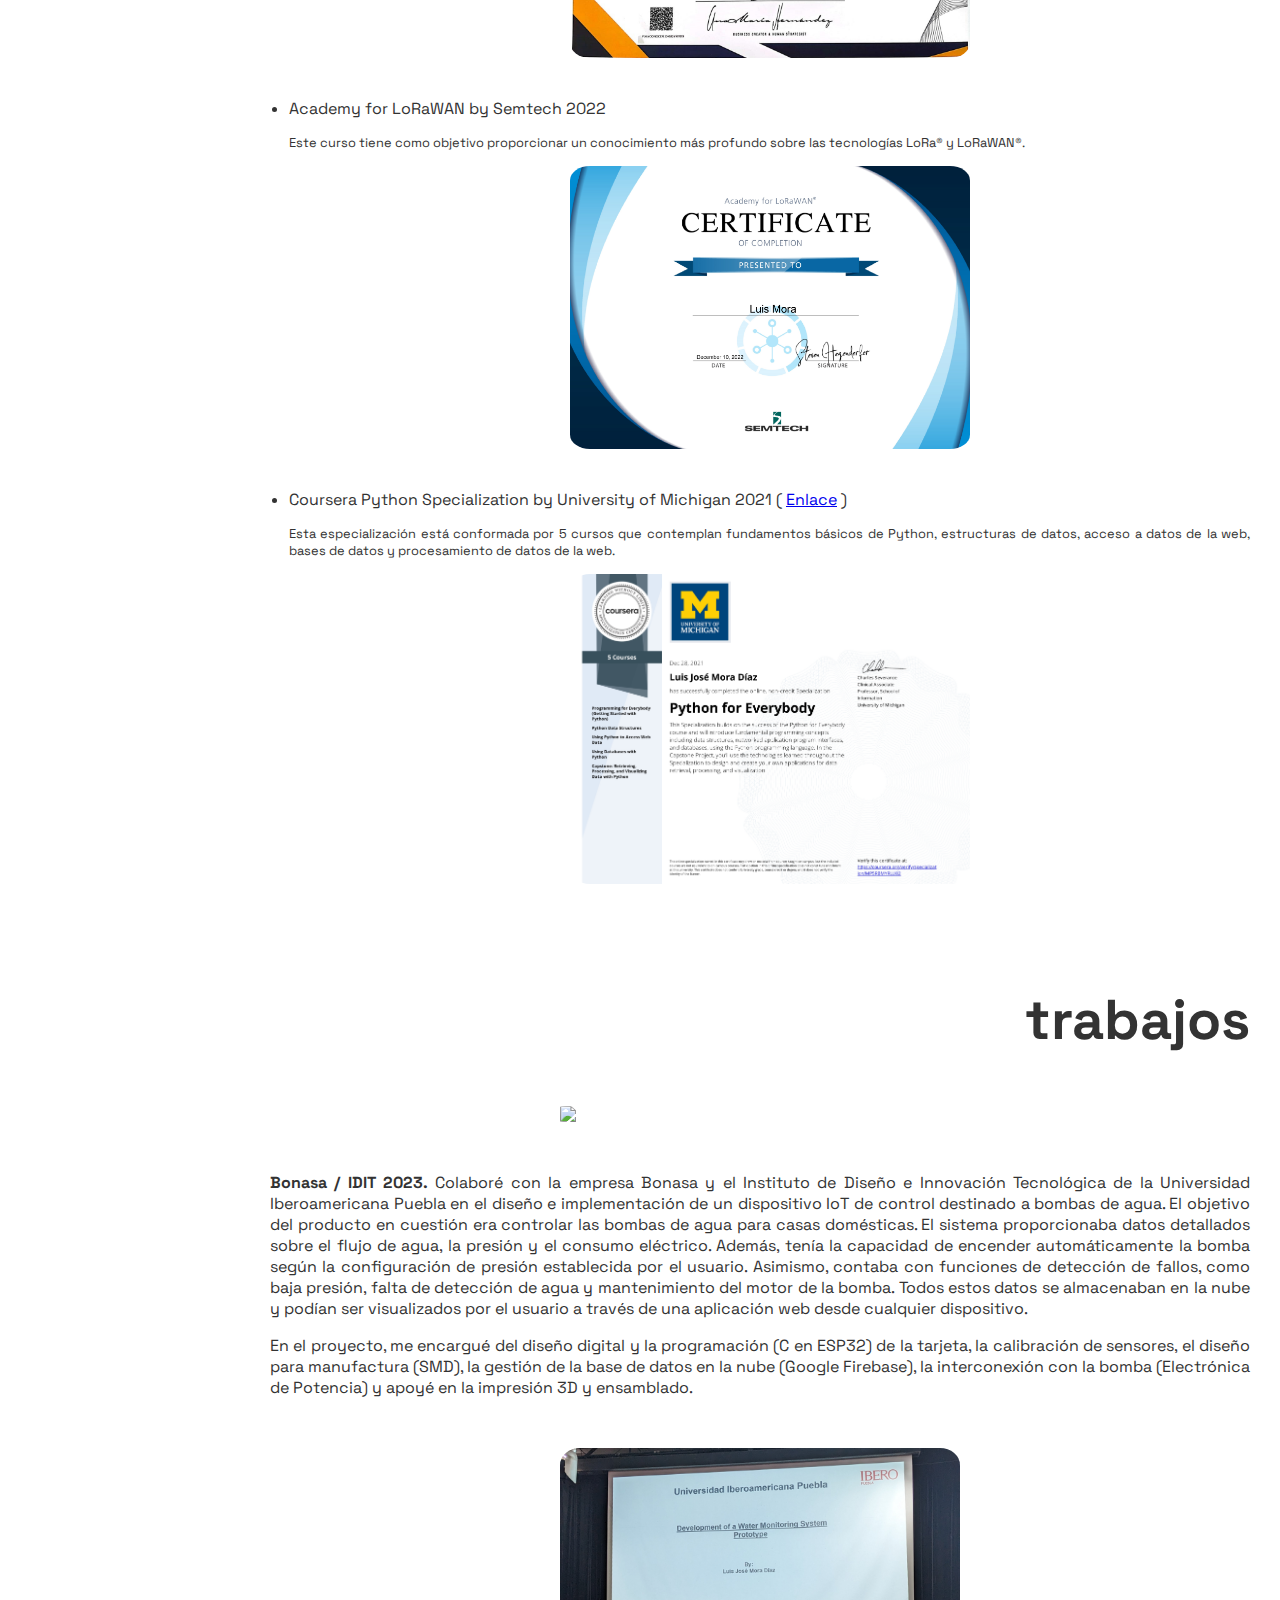
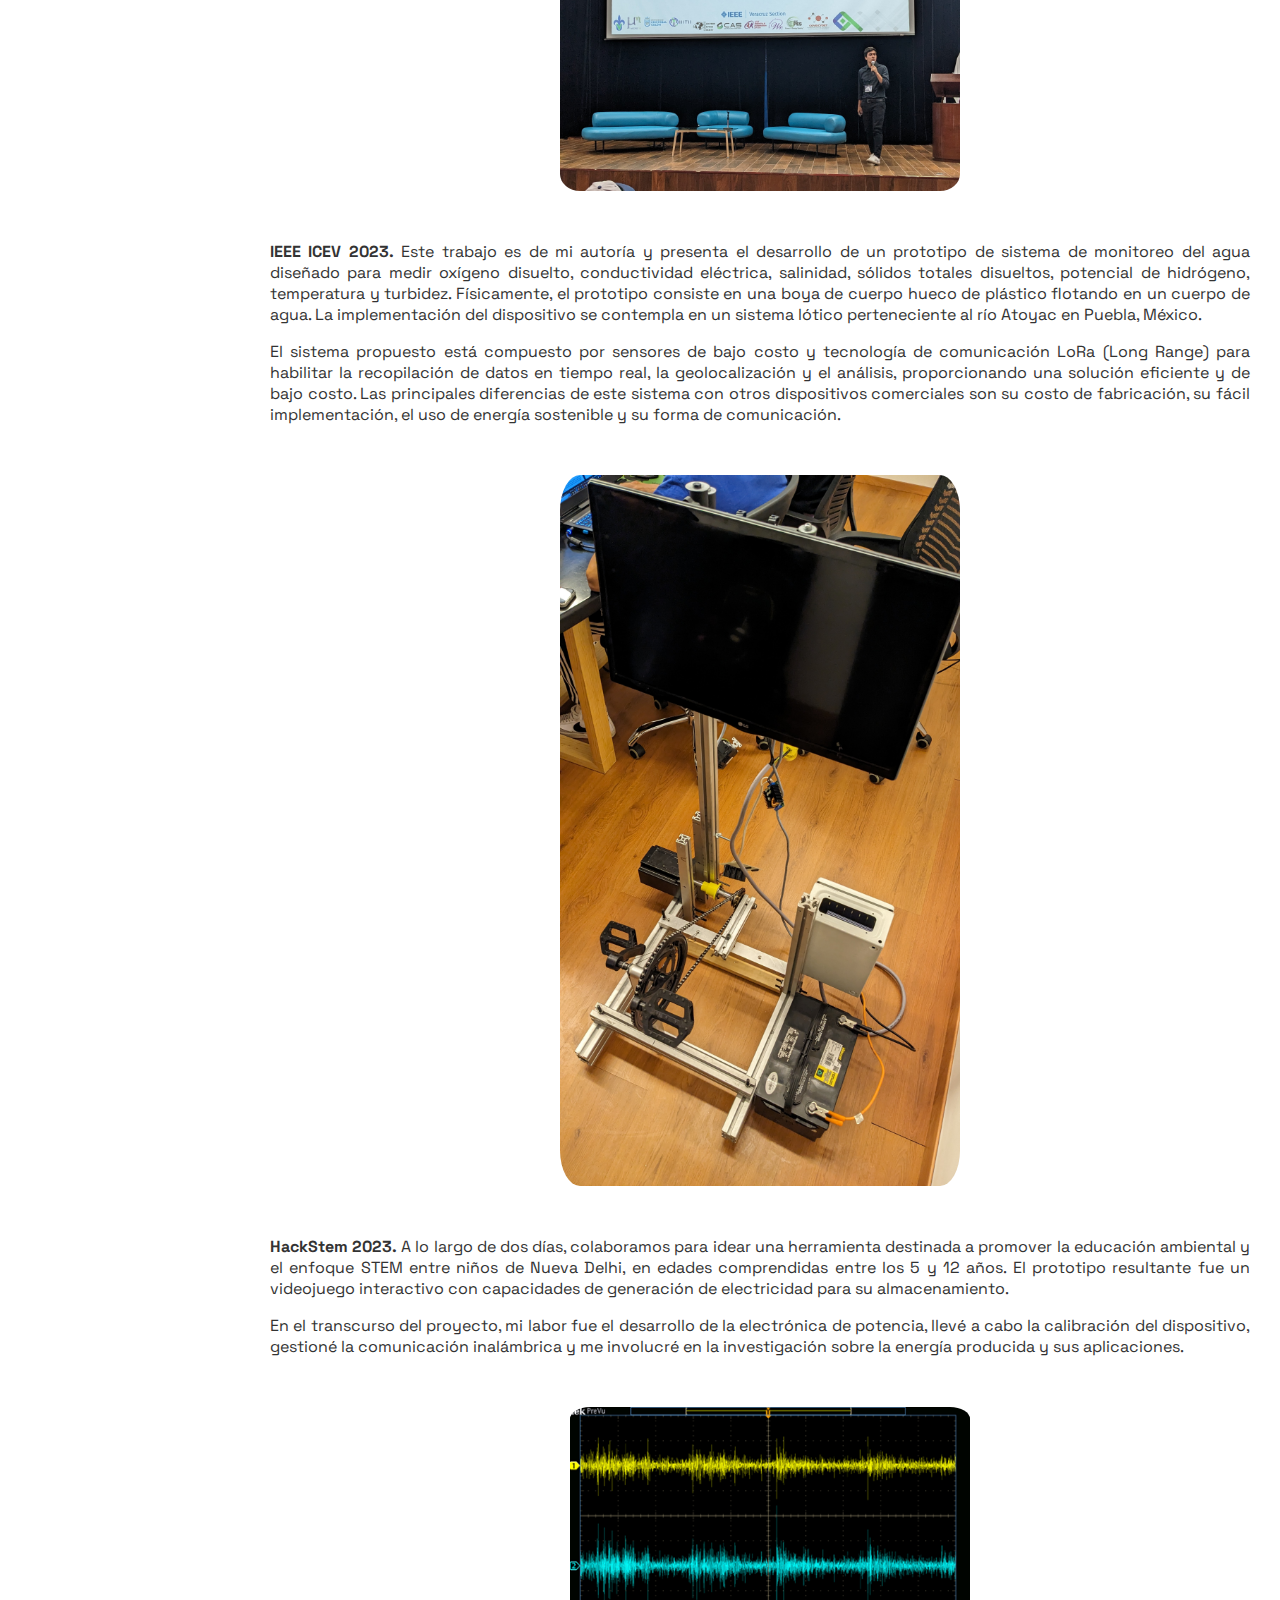
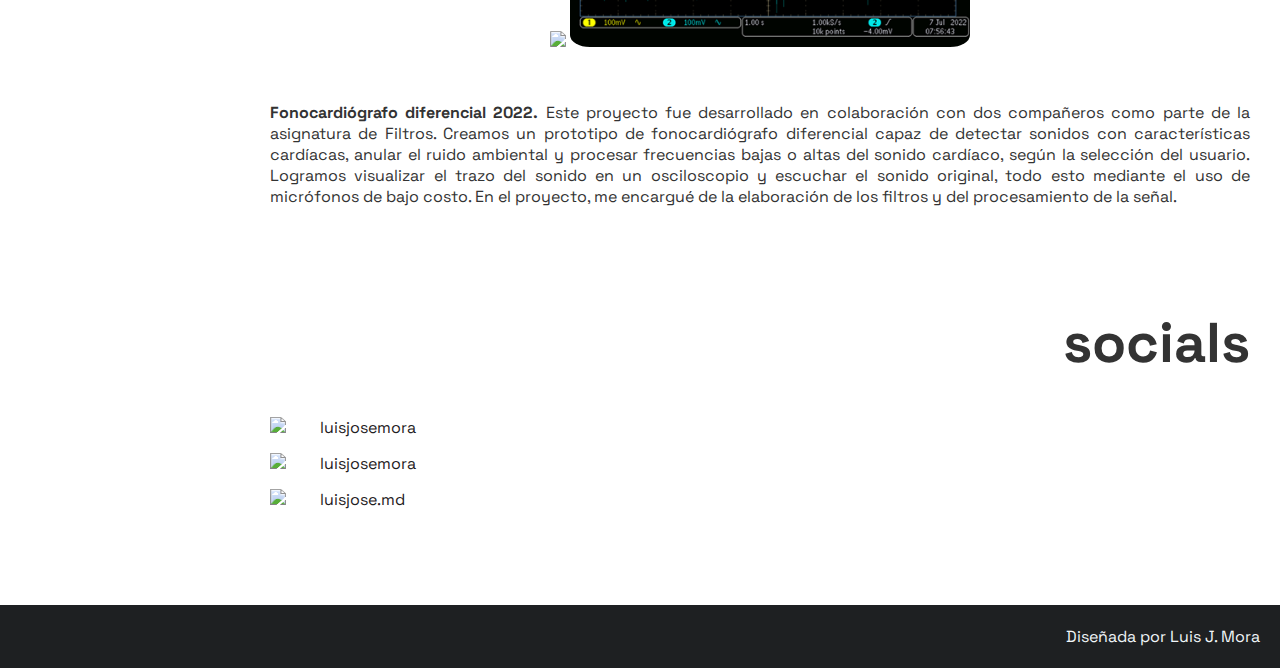
==== commit a7b5a0c3: "Update index.html" ====
--- a/index.html
+++ b/index.html
@@ -2,7 +2,7 @@
 <html lang="es">
     <head>
         <title>Luis Mora</title>
-        <link rel="icon" type="image/x-icon" href="/images/favicon.jpg">
+        <link rel="icon" type="image/x-icon" href="images/favicon.jpg">
         <meta charset="UTF-8">
         <meta name="viewport" content="width=device-width, initial-scale=1">
         <link href="style.css" rel="stylesheet">
--- a/style.css
+++ b/style.css
@@ -3,11 +3,11 @@
     font-family: 'Space Grotesk', Helvetica, Arial, sans-serif;
     color: #333;
     background: #fff;
-    font-size: 1.2rem;
+    font-size: 1rem;
     margin: 0;
 }
 
-.vertical_menu
+.menu
 {
     width: auto;
     background: #fff;
@@ -16,7 +16,7 @@
     bottom: 0;
     top: 0;
 }
-.vertical_menu .logo
+.menu .logo
 {
     display: block;
     color: #1E2022;
@@ -26,7 +26,7 @@
     padding: 30px 0px 30px 20px;
 }
 
-.vertical_menu .e1
+.menu .e1
 {
     display: block;
     color: #1E2022;
@@ -36,7 +36,7 @@
     padding: 0px 0px 0px 20px;
 }
 
-.vertical_menu .e2
+.menu .e2
 {
     display: block;
     color: #1E2022;
@@ -51,11 +51,19 @@
 {
     background: #9BA4B5;
 }
-.home_img
+.main
+{
+    padding: 20px 30px 0px 270px;
+}
+.home img
 {
     display: block;
     margin: 40px auto 40px auto;
     width: 280px;
+}
+.home p
+{
+    font-size: 1.2rem;
 }
 .home a
 {
@@ -69,102 +77,87 @@
     background: #9BA4B5;
     color: #1E2022;
 }
-h1
+.main h1
 {
     font-size: 3.5rem;
     line-height: 1.3em;
     text-align: right;
     margin-top: 100px;
 }
-p
-{
-    line-height: 1.6em;
+.main p
+{
     text-align: justify;
 }
-.main
-{
-    padding: 20px 30px 0px 270px;
-}
-.content_about p
-{
-    font-size: 1rem;
-}
-.college_details p
-{
-    font-size: 0.9rem;
+.main .college_details p
+{
     width: 65%;
 }
-.content_education .other
+.main .content_education .extra
 {
     margin-top: 30px;
-    font-size: 1rem;
     padding-left: 19px;
-}
-.content_education img
+    text-align: justify;
+}
+.main .content_education img
 {
     display: block;
     width: 400px;
     border-radius: 5%;
-    margin: 0 auto;
-}
-.content_achievements ul
+    margin: 40px auto 0 auto;
+}
+.main .content_achievements ul
 {
     padding-left: 19px;
 }
-.content_achievements p
+.main .content_achievements p
 {
     font-size: 0.8rem;
     margin: 15px 0 0 0;
     text-decoration: none;
-    color: #1E2022;
-}
-.content_achievements img
+}
+.main .content_achievements img
 {
     display: block;
     width: 400px;
     border-radius: 5%;
     margin: 15px auto 40px auto;
 }
-.content_works img
+.main .content_works img
 {
     display: block;
     width: 400px;
     border-radius: 5%;
     margin: 50px auto;
 }
-.content_works .container
+.main .content_works .container
 {
     text-align: center;
     margin: 50px auto;
  
 }
-.content_works .container img
+.main .content_works .container img
 {
     display: inline;
     margin: 0;
 }
-.content_works p
-{
-    font-size: 1rem;
-}
-.content_socials .linkedin
+.main .content_socials .linkedin
 {
     display: flex;
 }
-.content_socials .github
+.main .content_socials .github
 {
     display: flex;
 }
-.content_socials .instagram
+.main .content_socials .instagram
 {
     display: flex;
 }
-.content_socials img
+.main .content_socials img
 {
     width: 30px;
     margin: 0px 20px 20px 0px;
 }
-.content_socials a
+.main .content_socials a
 {
     text-decoration: none;
     color: #1E2022;
@@ -173,12 +166,11 @@
 {
     background: #1E2022;
     color: #F1F6F9;
-    padding: 10px 10px 10px 300px;
-    margin-top: 0.6rem;
+    padding: 5px 20px 5px 300px;
+    margin-top: 5rem;
 }
 .footer p
 {
-    font-size: 0.8rem;
     text-align: right;
 }
 
@@ -254,4 +246,4 @@
         margin-top: 0.6rem;
         font-size: 1rem;
     }
-}+}
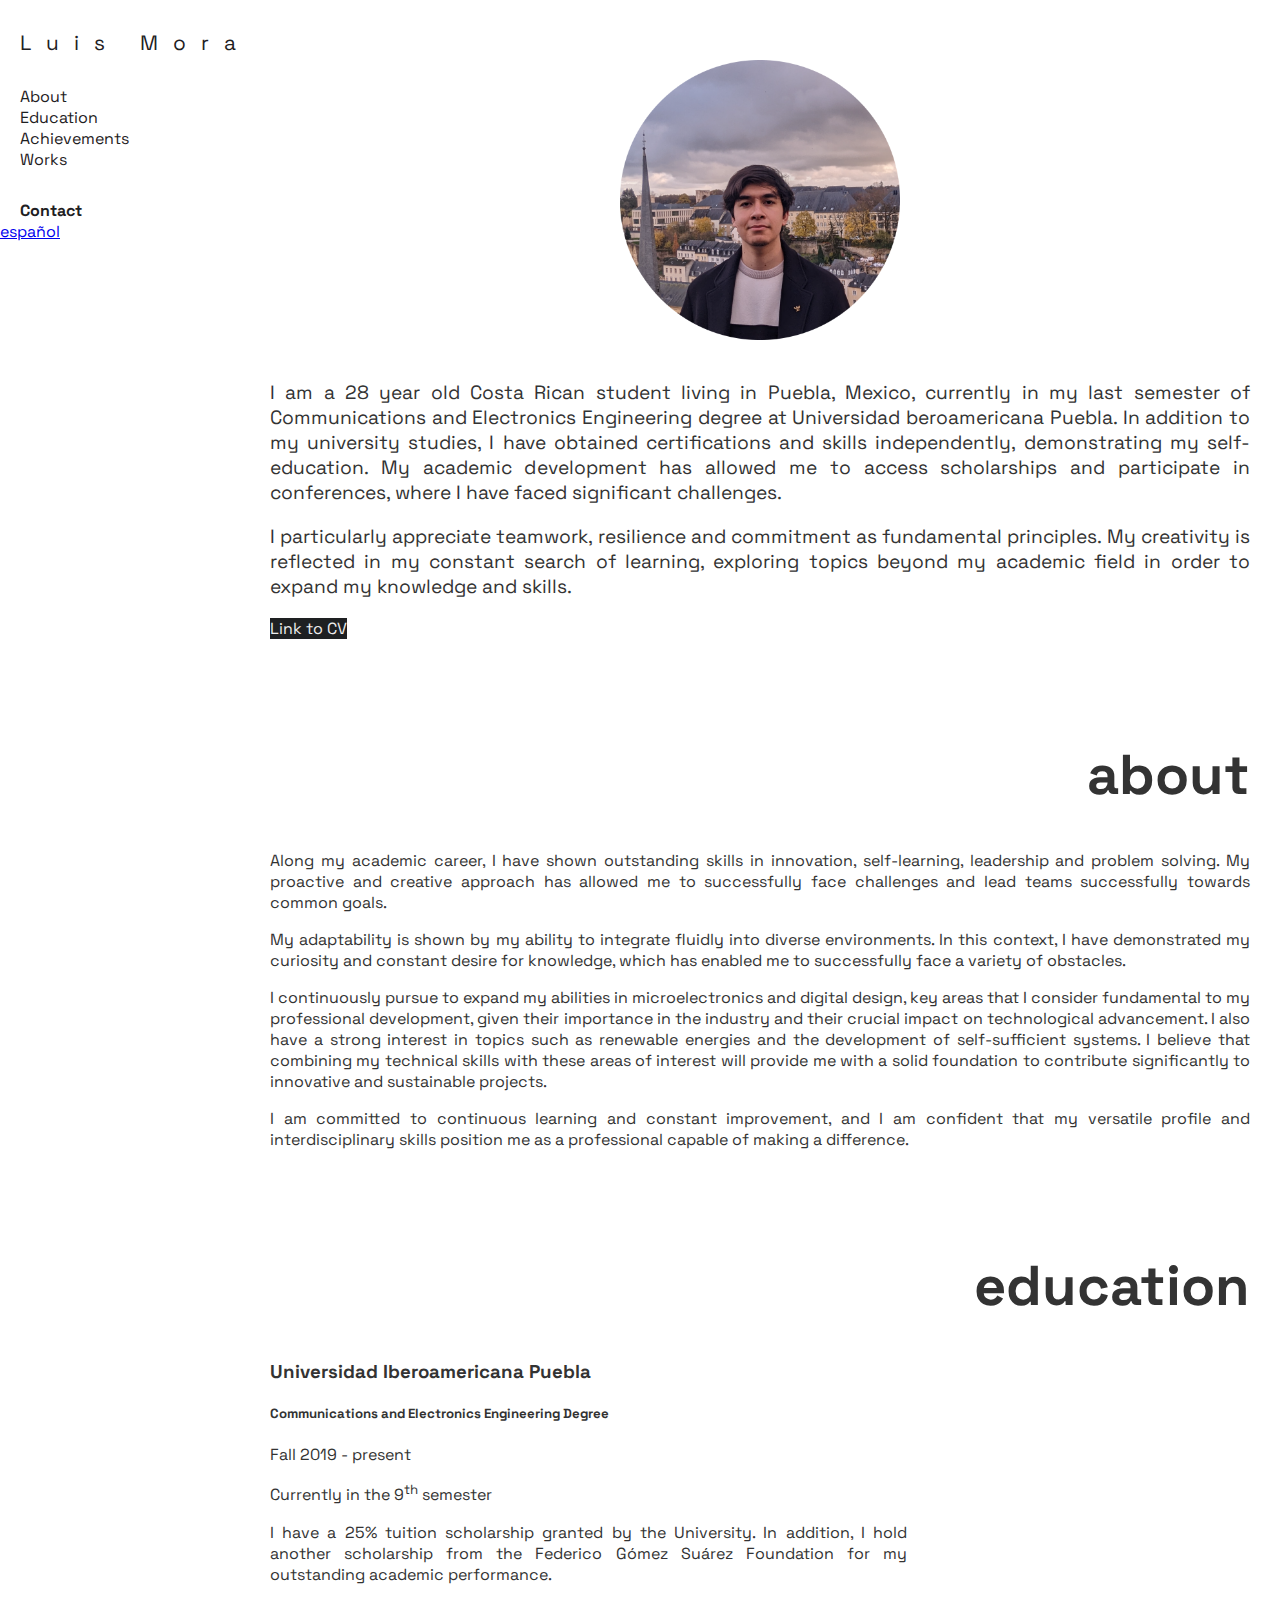
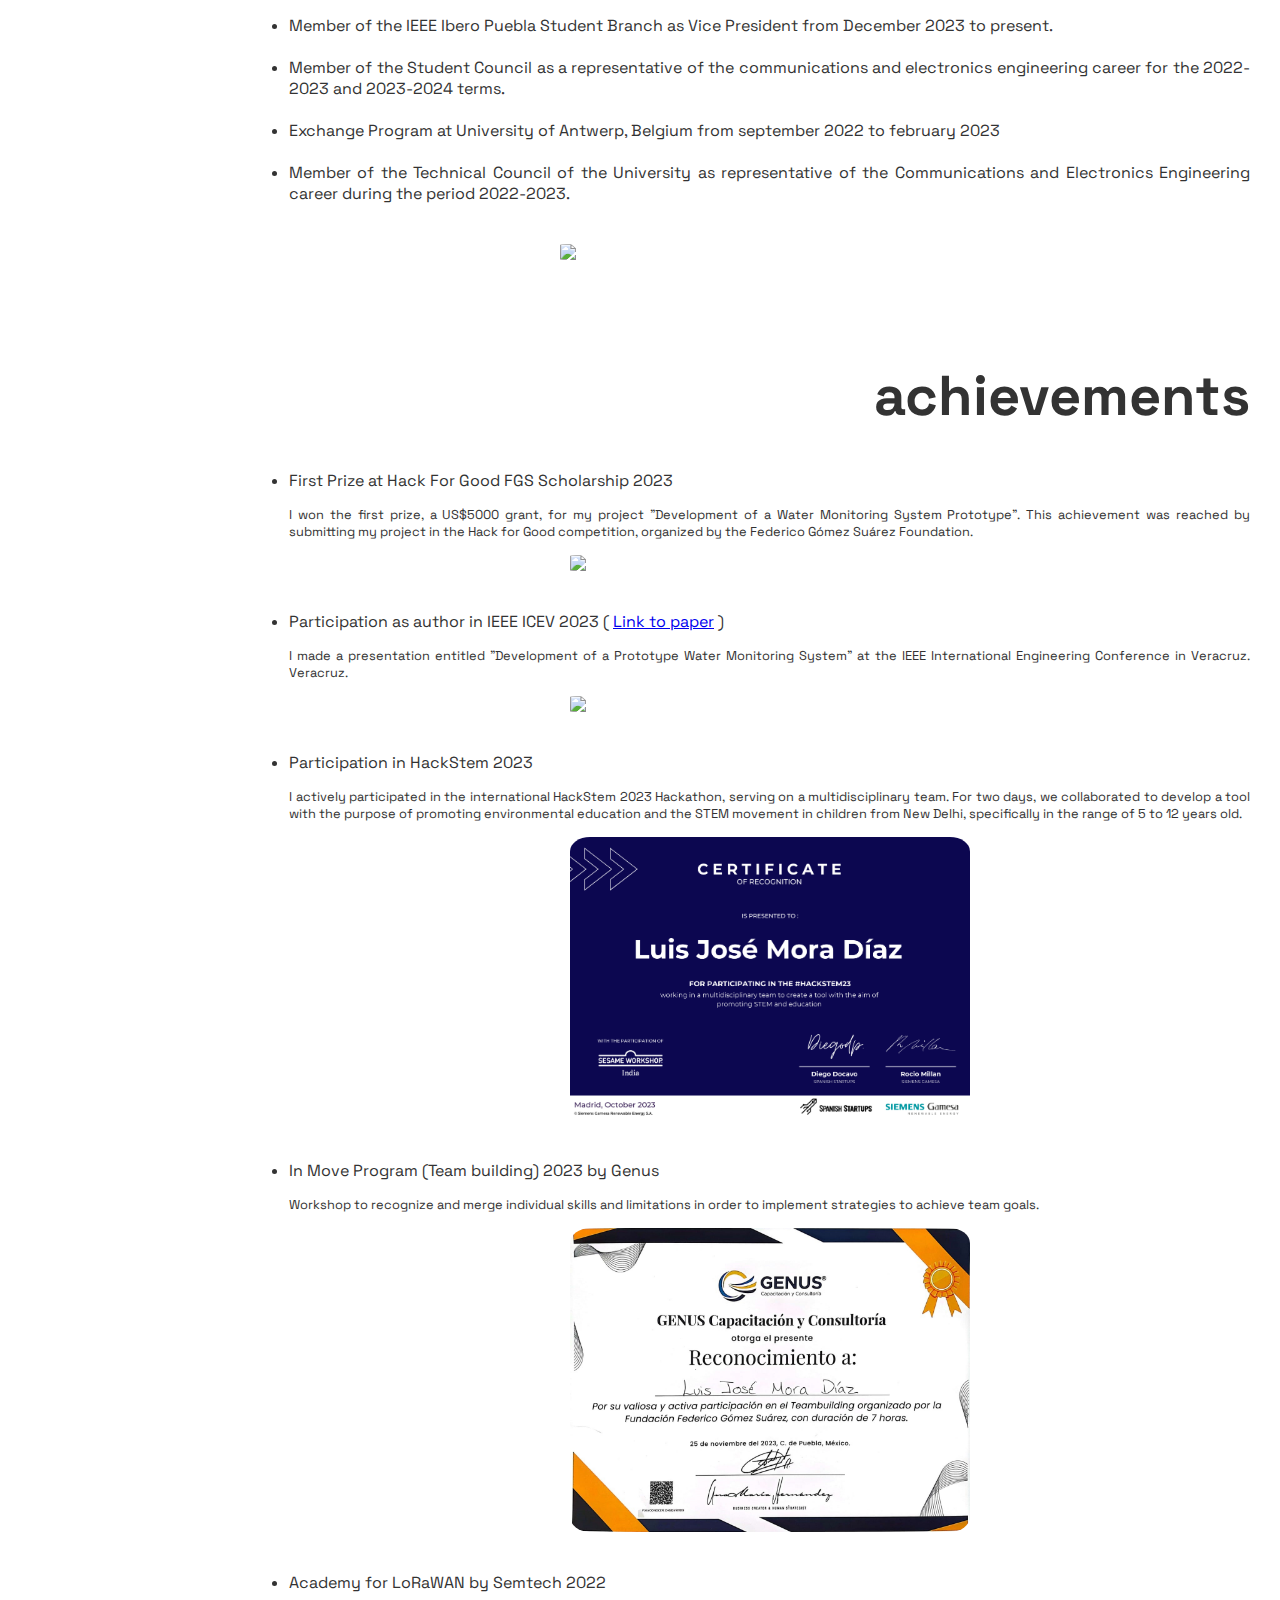
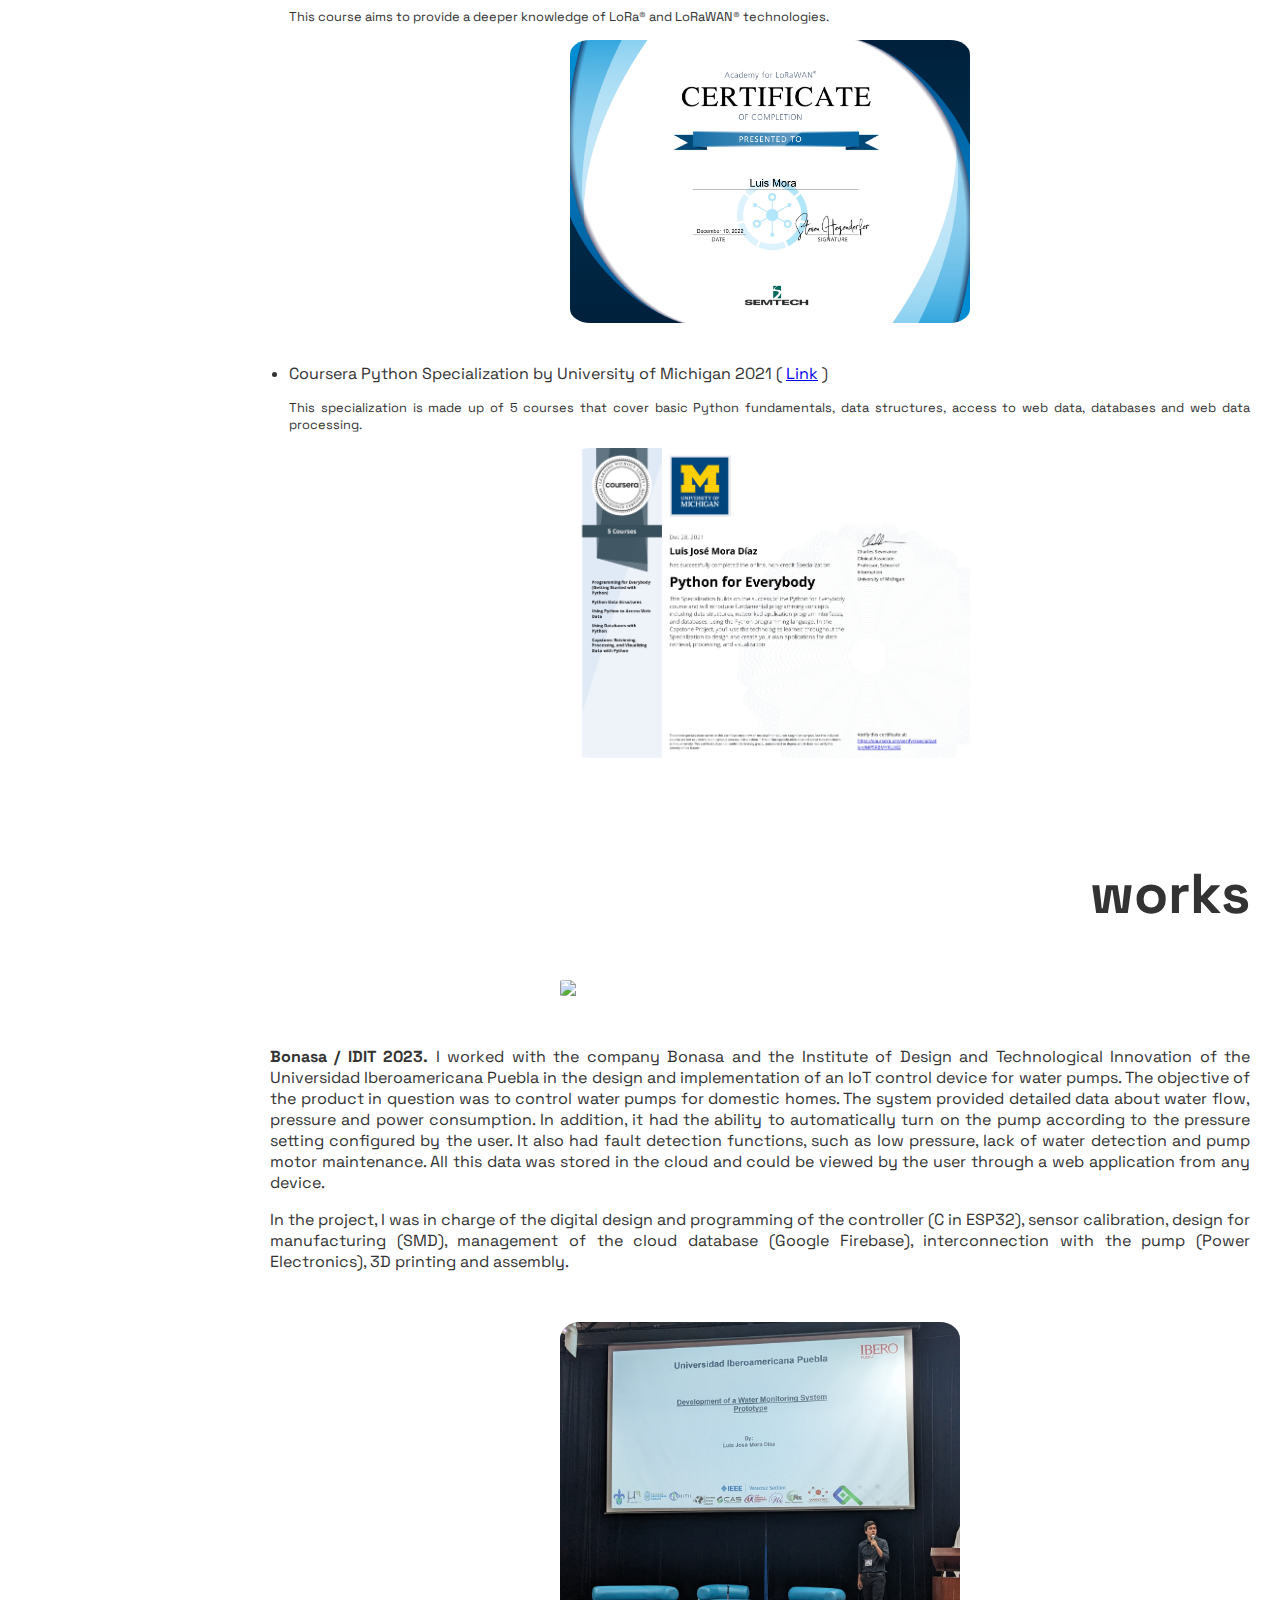
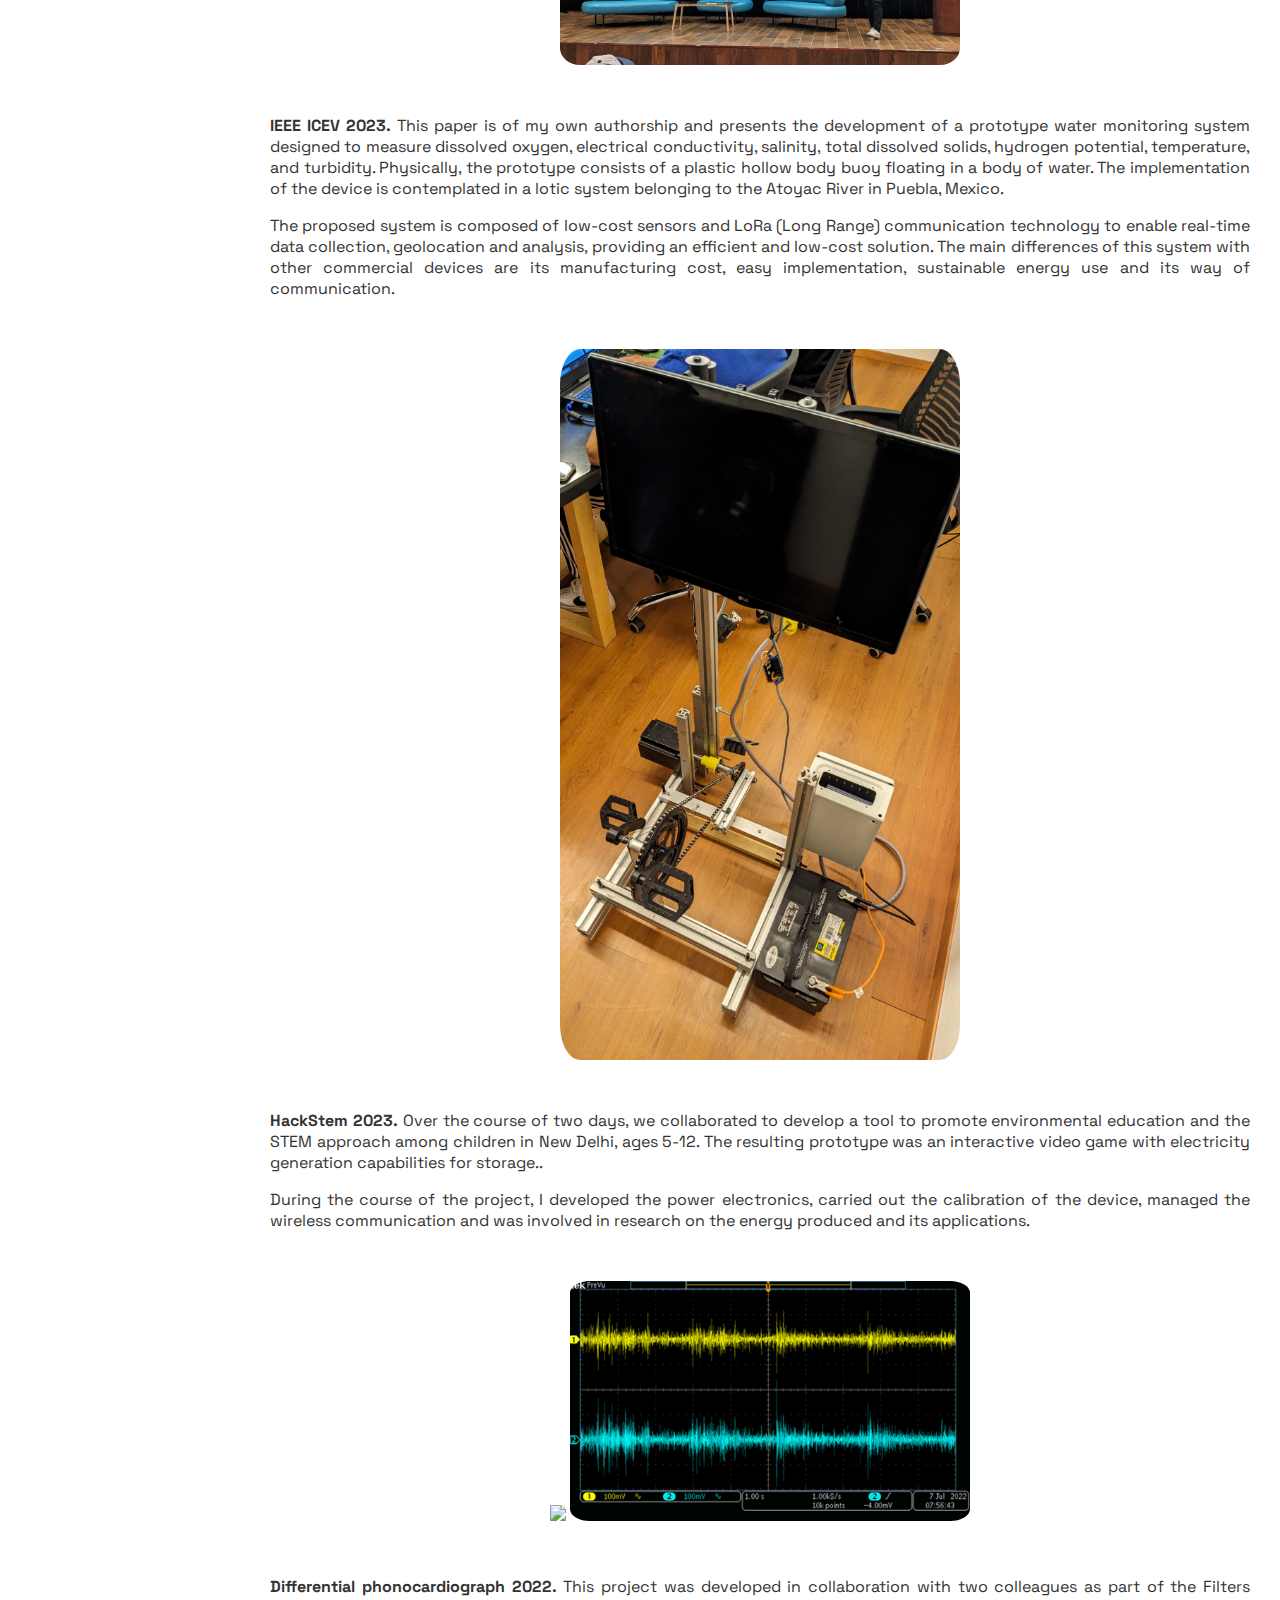
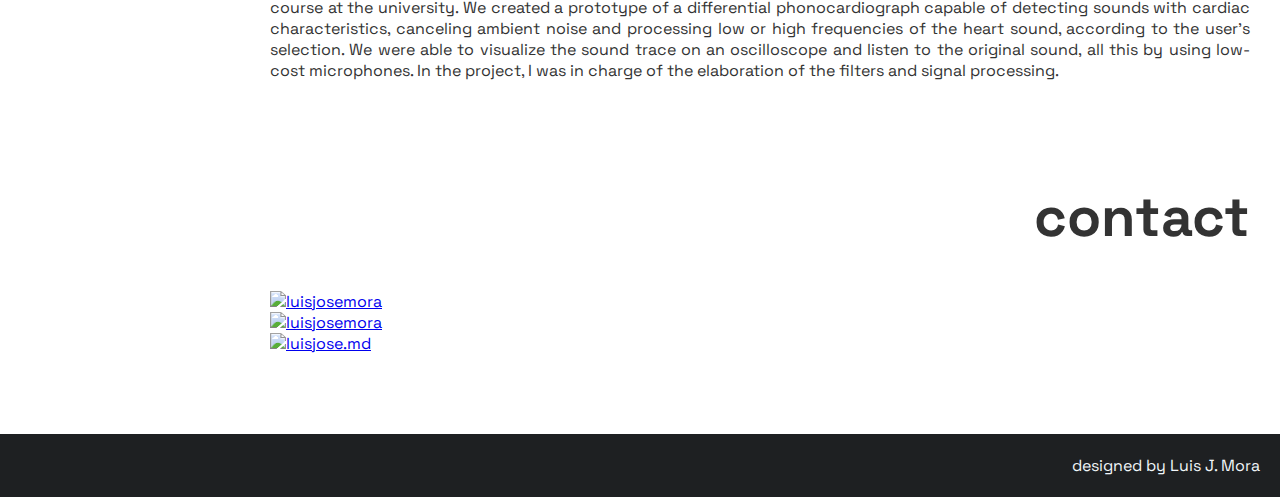
==== commit d7efc6a1: "Update index.html" ====
--- a/index.html
+++ b/index.html
@@ -1,8 +1,8 @@
 <!DOCTYPE html>
-<html lang="es">
+<html lang="en">
     <head>
         <title>Luis Mora</title>
-        <link rel="icon" type="image/x-icon" href="images/favicon.jpg">
+        <link rel="icon" type="image/x-icon" href="/images/favicon.jpg">
         <meta charset="UTF-8">
         <meta name="viewport" content="width=device-width, initial-scale=1">
         <link href="style.css" rel="stylesheet">
@@ -14,207 +14,204 @@
         <header class="menu">
             <a href="#" class="logo">Luis Mora</a>
             <div class="section">
-                <a class="e1" href="#about">Acerca</a>
-                <a class="e1" href="#education">Formación</a>
-                <a class="e1" href="#achievements">Logros</a>
-                <a class="e1" href="#works">Trabajos</a>
-                <a class="e2"  href="#socials">Socials</a>
+                <a class="e1" href="#about">About</a>
+                <a class="e1" href="#education">Education</a>
+                <a class="e1" href="#achievements">Achievements</a>
+                <a class="e1" href="#works">Works</a>
+                <a class="e2"  href="#contact">Contact</a>
+                <div class="language-container">
+                    <a class="switch"  href="index_spa.html">español</a>
+                </div>
             </div>
         </header>
         <main class="main">
             <div class="home">
                 <img src="images/home.png">              
                 <p>
-                    Soy un estudiante costarricense de 28 años que reside en Puebla, México, actualmente cursando el 
-                    último semestre de la carrera de Ingeniería en Comunicaciones y Electrónica en la Universidad 
-                    Iberoamericana Puebla. Además de mis estudios universitarios, he obtenido certificaciones y 
-                    habilidades de forma independiente, demostrando mi autodidactismo. Mi desarrollo académico me ha 
-                    permitido acceder a becas y participar en congresos, donde he enfrentado desafíos significativos 
-                    y aprendido de manera profunda.
-                </p>
-                <p>
-                    Valoro especialmente el trabajo en equipo, la resiliencia y el compromiso como principios 
-                    fundamentales. Mi creatividad se refleja en mi constante búsqueda de aprendizaje, explorando 
-                    temas más allá de mi campo académico con el objetivo de ampliar mi perspectiva y habilidades.
-                </p>
-                <a href="docs/CV.pdf">Enlace a CV</a>
+                    I am a 28 year old Costa Rican student living in Puebla, Mexico, currently in my last semester of 
+                    Communications and Electronics Engineering degree at Universidad beroamericana Puebla. In addition to 
+                    my university studies, I have obtained certifications and skills independently, demonstrating my 
+                    self-education. My academic development has allowed me to access scholarships and participate in 
+                    conferences, where I have faced significant challenges.
+                </p>
+                <p>
+                    I particularly appreciate teamwork, resilience and commitment as fundamental principles. My creativity 
+                    is reflected in my constant search of learning, exploring topics beyond my academic field in order to 
+                    expand my knowledge and skills.
+                </p>
+                <a href="docs/CV.pdf">Link to CV</a>
             </div>
             <div class="content_about">
-                <h1 id="about">
-                    acerca
-                </h1>
-                <p>
-                    A lo largo de mi trayectoria académica, he destacado por mi capacidad para desarrollar soluciones 
-                    innovadoras que abarcan diversas áreas y están alineadas con los conocimientos adquiridos durante 
-                    mi formación. Esta habilidad me ha permitido profundizar en competencias notables, especialmente 
-                    en autoaprendizaje, liderazgo y resolución de problemas.
+                <div id="about"></div>
+                <h1 >
+                    about
+                </h1>
+                <p>
+                    Along my academic career, I have shown outstanding skills in innovation, self-learning, leadership and 
+                    problem solving. My proactive and creative approach has allowed me to successfully face challenges and 
+                    lead teams successfully towards common goals.
                 </p> 
                 <p>
-                    Mi adaptabilidad se refleja en mi capacidad para integrarme de manera fluida en entornos variados. 
-                    En este contexto, he demostrado mi curiosidad y deseo constante por el conocimiento, lo que me 
-                    ha capacitado para afrontar con éxito diversos desafíos. Más allá de mi formación actual, sobresalgo
-                    por buscar activamente nuevas oportunidades para adquirir habilidades en campos relacionados con mi 
-                    carrera, con un enfoque particular en microelectrónica y diseño digital. Me interesa especializarme 
-                    en estas áreas debido a su impacto significativo en la industria y su papel crucial en el avance de 
-                    la tecnología.
-                </p>
-                <p>
-                    Además, tengo un interés apasionado en temáticas como las energías renovables y el desarrollo de 
-                    sistemas autosuficientes. Considero que la combinación de mis habilidades técnicas con estas áreas 
-                    de interés me proporcionarán una base sólida para contribuir de manera significativa a proyectos 
-                    innovadores y sostenibles.
-                </p>
-                <p>
-                    Aspiro a obtener experiencia sustancial en la industria para aplicar de manera práctica y efectiva 
-                    los conocimientos adquiridos durante mi formación académica, centrándome en proyectos relacionados 
-                    con la microelectrónica, diseño digital y soluciones sostenibles. Estoy comprometido con el 
-                    aprendizaje continuo y la mejora constante, y estoy seguro de que mi perfil versátil y mis 
-                    habilidades interdisciplinarias me posicionan como un profesional capaz de marcar la diferencia en 
-                    la industria, especialmente en áreas que contribuyen al desarrollo tecnológico y sostenible.
+                    My adaptability is shown by my ability to integrate fluidly into diverse environments. In this context, 
+                    I have demonstrated my curiosity and constant desire for knowledge, which has enabled me to 
+                    successfully face a variety of obstacles.
+                </p>
+                <p>
+                    I continuously pursue to expand my abilities in microelectronics and digital design, key areas that I 
+                    consider fundamental to my professional development, given their importance in the industry and their 
+                    crucial impact on technological advancement. I also have a strong interest in topics such as renewable 
+                    energies and the development of self-sufficient systems. I believe that combining my technical skills 
+                    with these areas of interest will provide me with a solid foundation to contribute significantly to 
+                    innovative and sustainable projects.
+                </p>
+                <p>
+                    I am committed to continuous learning and constant improvement, and I am confident that my versatile 
+                    profile and interdisciplinary skills position me as a professional capable of making a difference.
                 </p>                        
             </div>
             <div class="content_education">
-                <h1 id="education">
-                    formación académica
+                <div id="education"></div>
+                <h1>
+                    education
                 </h1>
                 <h3>
                     Universidad Iberoamericana Puebla
                 </h3>
                 <h5>
-                    Grado en Ingeniería en Comunicaciones y Electrónica
+                    Communications and Electronics Engineering Degree
                 </h5>
                 <div class="college_details">
                     <p>
-                        Agosto 2019 - presente
-                    </p>
-                    <p>
-                        Actualmente cursando el 9<sup>no</sup> Semestre
-                    </p>
-                    <p>
-                        Poseo una beca del 25% de la matrícula, otorgada por la Universidad. Además, ostento
-                        otra beca de la Fundación Federico Gómez Suárez en virtud de mi destacado rendimiento académico.
+                        Fall 2019 - present
+                    </p>
+                    <p>
+                        Currently in the 9<sup>th</sup> semester
+                    </p>
+                    <p>
+                        I have a 25% tuition scholarship granted by the University. In addition, I hold another scholarship 
+                        from the Federico Gómez Suárez Foundation for my outstanding academic performance.
                     </p>
                 </div>
                 <ul class="extra">
-                    <li>Miembro de la rama estudiantil IEEE Ibero Puebla como vicepresidente de diciembre 2023 al presente</li><br>
-                    <li>Miembro del Consejo Estudiantil como representante de la carrera de ingeniería en comunicaciones
-                    y electrónica en los períodos 2022-2023 y 2023-2024</li><br>
+                    <li>Member of the IEEE Ibero Puebla Student Branch as Vice President from December 2023 to present.</li><br>
+                    <li>Member of the Student Council as a representative of the communications and electronics engineering 
+                        career for the 2022-2023 and 2023-2024 terms.</li><br>
                     <li>Exchange Program at University of Antwerp, Belgium from september 2022 to february 2023</li><br>
-                    <li>Miembro del Consejo Técnico de la Universidad como representante de la carrera Ingeniería en
-                        Comunicaciones y Electrónica durante el período 2022-2023</li>
+                    <li>Member of the Technical Council of the University as representative of the Communications and 
+                        Electronics Engineering career during the period 2022-2023.</li>
                 </ul>
                 <img src="images/MES 2022-2023.jpeg">
             </div>
             <div class="content_achievements">
-                <h1 id="achievements">
-                    logros
+                <div id="achievements"></div>
+                <h1>
+                    achievements
                 </h1>
                 <ul>
-                    <li>Primer premio en Hack For Good FGS Scholarship 2023</li>
-                    <p>
-                        Gané el primer premio, una beca de US$5000, por mi proyecto "Development 
-                        of a Water Monitoring System Prototype". Este logro fue alcanzado al presentar mi propuesta en 
-                        la competencia Hack for Good, organizada por la Fundación Federico Gómez Suárez.
+                    <li>First Prize at Hack For Good FGS Scholarship 2023</li>
+                    <p>
+                        I won the first prize, a US$5000 grant, for my project "Development of a Water Monitoring System 
+                        Prototype". This achievement was reached by submitting my project in the Hack for Good competition,
+                        organized by the Federico Gómez Suárez Foundation.
                     </p>
                     <img src="images/FGSS Certificate.png">
-                    <li>Participación como autor en IEEE ICEV 2023 ( <a href="https://ieeexplore.ieee.org/document/10329655">Artículo</a> )</li>
-                    <p>
-                        He presentado un artículo de mi autoría titulado "Development of a Water
-                        Monitoring System Prototype" en la Conferencia Internacional de Ingeniería IEEE en 
-                        Veracruz.
+                    <li>Participation as author in IEEE ICEV 2023 ( <a href="https://ieeexplore.ieee.org/document/10329655">Link to paper</a> )</li>
+                    <p>
+                        I made a presentation entitled "Development of a Prototype Water Monitoring System" at the IEEE 
+                        International Engineering Conference in Veracruz. Veracruz.
                     </p>                    
                     <img src="images/ICEV2023.jpeg">
-                    <li>Participación en HackStem 2023</li>
-                    <p>
-                        Participé activamente en el Hackathon internacional HackStem 2023, desempeñándome en un
-                        equipo multidisciplinario. Durante dos días, colaboramos para desarrollar una herramienta con el
-                        propósito de fomentar la educación ambiental y el movimiento STEM en niños de Nueva Delhi,
-                        específicamente en el rango de 5 a 12 años
+                    <li>Participation in HackStem 2023</li>
+                    <p>
+                        I actively participated in the international HackStem 2023 Hackathon, serving on a multidisciplinary 
+                        team. For two days, we collaborated to develop a tool with the purpose of promoting environmental 
+                        education and the STEM movement in children from New Delhi, specifically in the range of 5 to 12 
+                        years old.
                     </p>
                     <img src="images/HackSTEM_Certificate of recognition.png">
-                    <li>Programa In Move (Team building) 2023 por Genus</li>
-                    <p>
-                        Taller para reconocer y fusionar las habilidades y limitaciones individuales con el fin 
-                        de implementar estrategias para el logro de metas en un equipo.
+                    <li>In Move Program (Team building) 2023 by Genus</li>
+                    <p>
+                        Workshop to recognize and merge individual skills and limitations in order to implement strategies 
+                        to achieve team goals.
                     </p>
                     <img src="images/Team Building Genus.jpeg">  
 
                     <li>Academy for LoRaWAN by Semtech 2022</li>
                     <p>
-                        Este curso tiene como objetivo proporcionar un conocimiento más profundo sobre las tecnologías LoRa® y LoRaWAN®.
+                        This course aims to provide a deeper knowledge of LoRa® and LoRaWAN® technologies.
                     </p>
                     <img src="images/Academy_for_LoRaWAN_CompletionCert.jpg"> 
-                    <li>Coursera Python Specialization by University of Michigan 2021 ( <a href="https://www.coursera.org/account/accomplishments/specialization/certificate/MP5RBMYRLU82">Enlace</a> )</li>                  
-                    <p>
-                        Esta especialización está conformada por 5 cursos que contemplan fundamentos básicos de Python, 
-                        estructuras de datos, acceso a datos de la web, bases de datos y procesamiento de datos de la web.
+                    <li>Coursera Python Specialization by University of Michigan 2021 ( <a href="https://www.coursera.org/account/accomplishments/specialization/certificate/MP5RBMYRLU82">Link</a> )</li>                  
+                    <p>
+                        This specialization is made up of 5 courses that cover basic Python fundamentals, data structures, 
+                        access to web data, databases and web data processing.
                     </p>
                     <img src="images/Coursera MP5RBMYRLU82.jpg"> 
                 </ul>
             </div>
             <div class="content_works">
-                <h1 id="works">
-                    trabajos
+                <div id="works"></div>
+                <h1>
+                    works
                 </h1>
                 <img src="images/BonasaIDIT.jpg"> 
                 <p>
-                    <b>Bonasa / IDIT 2023.</b> Colaboré con la empresa Bonasa y el Instituto de Diseño e Innovación Tecnológica de la Universidad 
-                    Iberoamericana Puebla en el diseño e implementación de un dispositivo IoT de control destinado a bombas 
-                    de agua. El objetivo del producto en cuestión era controlar las bombas de agua para casas domésticas. El 
-                    sistema proporcionaba datos detallados sobre el flujo de agua, la presión y el consumo eléctrico. Además, 
-                    tenía la capacidad de encender automáticamente la bomba según la configuración de presión establecida 
-                    por el usuario. Asimismo, contaba con funciones de detección de fallos, como baja presión, falta de 
-                    detección de agua y mantenimiento del motor de la bomba. Todos estos datos se almacenaban en la nube y 
-                    podían ser visualizados por el usuario a través de una aplicación web desde cualquier dispositivo.
-                </p>
-                <p>
-                    En el proyecto, me encargué del diseño digital y la programación (C en ESP32) de la tarjeta, 
-                    la calibración de sensores, el diseño para manufactura (SMD), la gestión de la base de datos en la nube 
-                    (Google Firebase), la interconexión con la bomba (Electrónica de Potencia) y apoyé en la impresión 3D y 
-                    ensamblado.
+                    <b>Bonasa / IDIT 2023.</b> I worked with the company Bonasa and the Institute of Design and 
+                    Technological Innovation of the Universidad Iberoamericana Puebla in the design and implementation of 
+                    an IoT control device for water pumps. The objective of the product in question was to control water 
+                    pumps for domestic homes. The system provided detailed data about water flow, pressure and power 
+                    consumption. In addition, it had the ability to automatically turn on the pump according to the 
+                    pressure setting configured by the user. It also had fault detection functions, such as low pressure, 
+                    lack of water detection and pump motor maintenance. All this data was stored in the cloud and could 
+                    be viewed by the user through a web application from any device.
+                </p>
+                <p>
+                    In the project, I was in charge of the digital design and programming of the controller (C in ESP32), 
+                    sensor calibration, design for manufacturing (SMD), management of the cloud database (Google Firebase), 
+                    interconnection with the pump (Power Electronics), 3D printing and assembly.
                 </p>
                 <img src="images/icev20234.jpg">
                 <p>
-                    <b>IEEE ICEV 2023.</b> Este trabajo es de mi autoría y presenta el desarrollo de un prototipo de sistema de 
-                    monitoreo del agua diseñado para medir oxígeno disuelto, conductividad eléctrica, salinidad, sólidos 
-                    totales disueltos, potencial de hidrógeno, temperatura y turbidez. Físicamente, el prototipo consiste 
-                    en una boya de cuerpo hueco de plástico flotando en un cuerpo de agua. La implementación del dispositivo 
-                    se contempla en un sistema lótico perteneciente al río Atoyac en Puebla, México.
+                    <b>IEEE ICEV 2023.</b> This paper is of my own authorship and presents the development of a prototype 
+                    water monitoring system designed to measure dissolved oxygen, electrical conductivity, salinity, total 
+                    dissolved solids, hydrogen potential, temperature, and turbidity. Physically, the prototype consists of 
+                    a plastic hollow body buoy floating in a body of water. The implementation of the device is 
+                    contemplated in a lotic system belonging to the Atoyac River in Puebla, Mexico.
                 </p>
                 <p>                    
-                    El sistema propuesto está compuesto por sensores de bajo costo y tecnología de comunicación LoRa 
-                    (Long Range) para habilitar la recopilación de datos en tiempo real, la geolocalización y el análisis, 
-                    proporcionando una solución eficiente y de bajo costo. Las principales diferencias de este sistema con 
-                    otros dispositivos comerciales son su costo de fabricación, su fácil implementación, el uso de energía 
-                    sostenible y su forma de comunicación.
+                    The proposed system is composed of low-cost sensors and LoRa (Long Range) communication technology to 
+                    enable real-time data collection, geolocation and analysis, providing an efficient and low-cost 
+                    solution. The main differences of this system with other commercial devices are its manufacturing cost, 
+                    easy implementation, sustainable energy use and its way of communication.
                 </p>
                 <img src="images/hackstem1.jpg">
                 <p>
-                    <b>HackStem 2023.</b> A lo largo de dos días, colaboramos para idear una herramienta destinada a promover la educación ambiental 
-                    y el enfoque STEM entre niños de Nueva Delhi, en edades comprendidas entre los 5 y 12 años. El prototipo 
-                    resultante fue un videojuego interactivo con capacidades de generación de electricidad para su almacenamiento.
-                </p>
-                <p>
-                    En el transcurso del proyecto, mi labor fue el desarrollo de la electrónica de potencia, llevé a cabo la 
-                    calibración del dispositivo, gestioné la comunicación inalámbrica y me involucré en la investigación sobre 
-                    la energía producida y sus aplicaciones.
+                    <b>HackStem 2023.</b> Over the course of two days, we collaborated to develop a tool to promote 
+                    environmental education and the STEM approach among children in New Delhi, ages 5-12. The resulting 
+                    prototype was an interactive video game with electricity generation capabilities for storage..
+                </p>
+                <p>
+                    During the course of the project, I developed the power electronics, carried out the calibration of 
+                    the device, managed the wireless communication and was involved in research on the energy produced and 
+                    its applications.
                 </p>
                 <div class="container">
                     <img src="images/fono1.png">
                     <img src="images/fono2.png">
                 </div>
                 <p>
-                    <b>Fonocardiógrafo diferencial 2022.</b> Este proyecto fue desarrollado en colaboración con dos compañeros como 
-                    parte de la asignatura de Filtros. Creamos un prototipo de fonocardiógrafo diferencial capaz de detectar 
-                    sonidos con características cardíacas, anular el ruido ambiental y procesar frecuencias bajas o altas 
-                    del sonido cardíaco, según la selección del usuario. Logramos visualizar el trazo del sonido en un 
-                    osciloscopio y escuchar el sonido original, todo esto mediante el uso de micrófonos de bajo costo. 
-                    En el proyecto, me encargué de la elaboración de los filtros y del procesamiento de la señal.
-                </p>
-            </div>
-            <div class="content_socials">
-                <h1 id="socials">
-                    socials
+                    <b>Differential phonocardiograph 2022.</b> This project was developed in collaboration with two colleagues 
+                    as part of the Filters course at the university. We created a prototype of a differential phonocardiograph 
+                    capable of detecting sounds with cardiac characteristics, canceling ambient noise and processing low or 
+                    high frequencies of the heart sound, according to the user's selection. We were able to visualize the 
+                    sound trace on an oscilloscope and listen to the original sound, all this by using low-cost microphones. 
+                    In the project, I was in charge of the elaboration of the filters and signal processing.
+                </p>
+            </div>
+            <div class="content_contact">
+                <div id="contact"></div>
+                <h1>
+                    contact
                 </h1>
                 <div class="linkedin">
                     <img src="images/linkedin.png"><a href="https://www.linkedin.com/in/luisjosemora/">luisjosemora</a>
@@ -230,7 +227,7 @@
             </div>
         </main>
         <footer class="footer">
-            <p>Diseñada por Luis J. Mora</p>
+            <p>designed by Luis J. Mora</p>
         </footer>
     </body>
 </html>
--- a/style.css
+++ b/style.css
@@ -6,7 +6,6 @@
     font-size: 1rem;
     margin: 0;
 }
-
 .menu
 {
     width: auto;
@@ -25,7 +24,6 @@
     letter-spacing: 15px;
     padding: 30px 0px 30px 20px;
 }
-
 .menu .e1
 {
     display: block;
@@ -35,7 +33,6 @@
     transition: all 0.4s linear;
     padding: 0px 0px 0px 20px;
 }
-
 .menu .e2
 {
     display: block;
@@ -178,72 +175,113 @@
 {
     body
     {
-        font-family: 'Space Grotesk', Helvetica, Arial, sans-serif;
-        color: #333;
-        background: #fff;
-        margin: 0;
-    }
-    .vertical_menu
+        font-size: 0.9rem;
+    }
+    .menu
     {
         width: 100%;
         height: fit-content;
-        background: #fff;
-        position: fixed;
-        left: 0;
         right: 0;
-        top: 0;
-    }
-    .vertical_menu .logo
-    {
-        color: #1E2022;
-        text-decoration: none;
+    }
+    .menu .logo
+    {
+        font-size: 1.2rem;
+        padding: 20px 0px 15px 15px;
+    }
+    .menu .section .e1
+    {
+        display: inline;
+        font-size: 0.9rem;
+        padding: 0;
+        margin-right: 20px;
+    }
+    .menu .section .e2
+    {
+        display: inline;
+        font-size: 0.9rem;
+        padding: 0;
+    }
+    .section
+    {
+        padding: 0px 15px 10px 15px;
+    }
+    .main
+    {
+        padding: 100px 20px 0px 20px;
+    }
+    .home img
+    {
+        width: 180px;
+    }
+    .home p
+    {
+        font-size: 0.9rem;
+    }
+    .main h1
+    {
+        font-size: 2rem;
+        margin: 0;
+    }
+    .main h3
+    {
         font-size: 1rem;
-        padding: 20px 0px 10px 10px;
-        letter-spacing: 10px;
-    }
-    .section
-    {
-        padding: 0px 0px 15px 10px;
-    }
-    .vertical_menu .e1
-    {
-        display: inline;
-        color: #1E2022;
+    }
+    #about
+    {
+        padding: 50px;
+    }
+    #education
+    {
+        padding: 50px;
+    }
+    .main .college_details
+    {
         font-size: 0.8rem;
-        text-decoration: none;
-        transition: all 0.4s linear;
-        padding: 0;
-        margin-right: 4px;
-    }
-    .vertical_menu .e2
-    {
-        display: inline;
-        color: #1E2022;
-        text-decoration: none;
-        font-weight: bold;
+    }
+    .main .college_details p
+    {
+        width: 100%;
+    }
+    .main .content_education .extra
+    {
         font-size: 0.8rem;
-        padding: 0;
-    }
-    .section a:hover
-    {
-        background: #9BA4B5;
-    }
-    h1
-    {
-        font-size: 1.5rem;
-    }
-    .main
-    {
-        padding: 80px 15px 0px 10px;
-        font-size: 1rem;
+        margin-right: 10%;;
+    }
+    .main .content_education img
+    {
+        width: 280px;
+    }
+    #achievements
+    {
+        padding: 50px;
+    }
+    .main .content_achievements ul
+    {
+        padding-left: 10px;
+    }
+    .main .content_achievements img
+    {
+        width: 260px;
+    }
+    #works
+    {
+        padding: 50px;
+    } 
+    .main .content_works img
+    {
+        width: 260px;
+    }
+    #socials
+    {
+        padding: 50px;
     }
     .footer
     {
-        background: #212A3E;
-        color: #F1F6F9;
-        padding: 20px 0px 20px 0px;
-        text-align: center;
-        margin-top: 0.6rem;
-        font-size: 1rem;
-    }
-}
+        padding: 20px;
+        margin-top: 5rem;
+    }
+    .footer p
+    {
+        text-align: right;
+    }
+}
